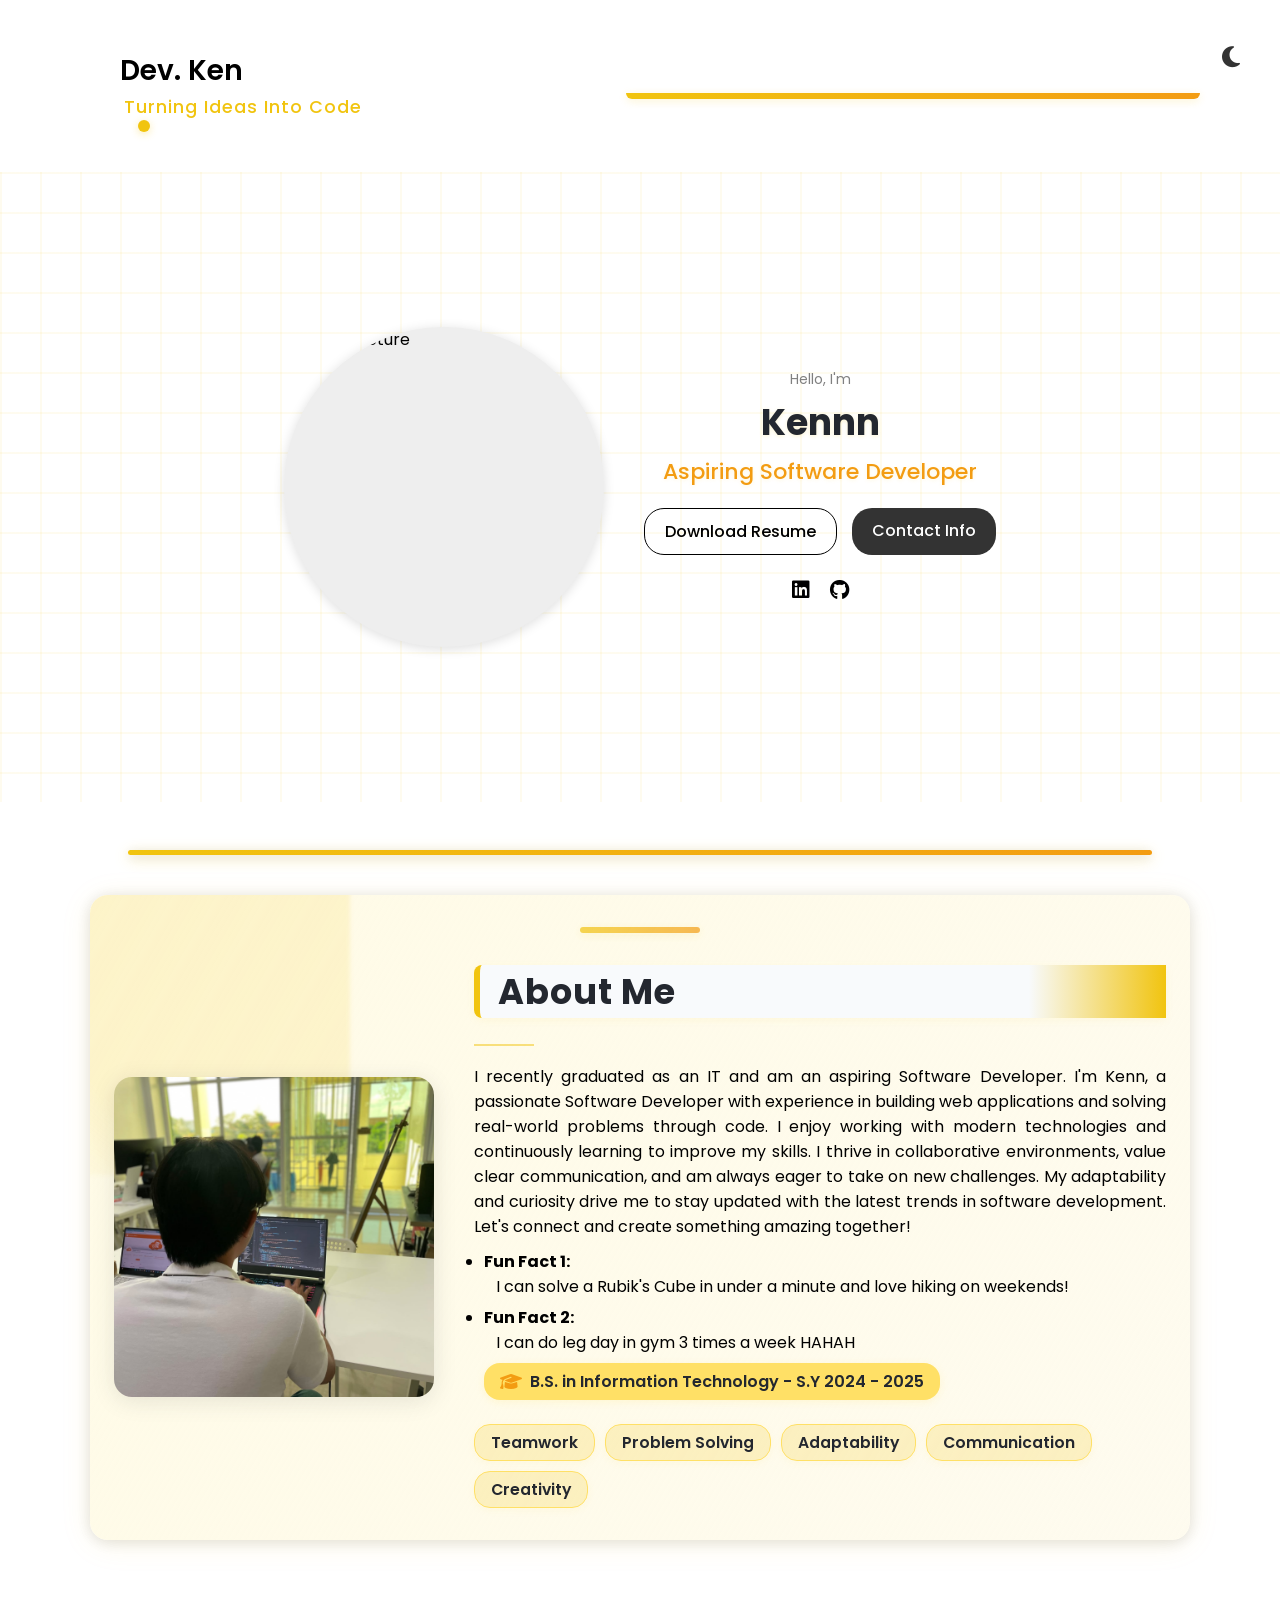
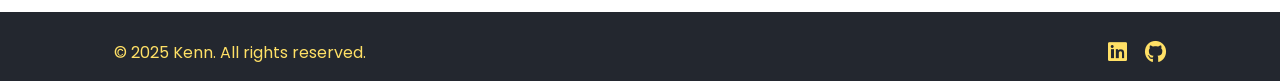
==== index.html @ 128c6540 "naulit ko" ====
<!DOCTYPE html>
<html lang="en">
<head>
  <meta charset="UTF-8" />
  <meta name="viewport" content="width=device-width, initial-scale=1.0"/>
  <title>Kenn - Software Developer</title>
  <link rel="stylesheet" href="style.css" />
  <link rel="stylesheet" href="https://cdnjs.cloudflare.com/ajax/libs/font-awesome/6.5.0/css/all.min.css">
  <link rel="icon" type="image/x-icon" href="Images/DSCF6945.gif">
  <script src="https://kit.fontawesome.com/a076d05399.js" crossorigin="anonymous"></script>

</head>
<body>
  <header>
    <div class="header-bg-pattern"></div>
    <div class="container header-flex">
      <div class="logo-toggle-row">
        <h1 class="logo">Dev. Ken</h1>
        <span class="header-tagline">Turning Ideas Into Code</span>
      </div>
      <div class="header-accents">
        <span class="header-dot dot1"></span>
      </div>
      <div class="toggle-col">
        <button id="night-mode-toggle" title="Toggle Night Mode" style="background:none;border:none;cursor:pointer;font-size:24px;margin-left:20px;">
          <i class="fas fa-moon"></i>
          <span class="tooltip">Night Mode</span>
        </button>
      </div>
    </div>
    <div class="header-gradient-bar"></div>
  </header>

  <section class="hero">
    <div class="hero-content">
      <img src="Images/Me/DSCF6945.gif" alt="Profile Picture" class="profile-pic" />
      <div class="intro responsive-intro">
        <p>Hello, I'm</p>
        <h2 class="animated-text">Kennn</h2>
        <h3>Aspiring Software Developer</h3>
        <div class="buttons">
          <a href="Resume/RESUME-Kenjim.pdf" class="btn-outline" target="_blank" rel="noopener">
            Download Resume
            <span class="tooltip">Download my resume</span>
          </a>
          <a href="#" class="btn-fill">
            Contact Info
            <span class="tooltip">Contact: 0928-4943-302<br>Email: kenjim.g12@gmail.com</span>
          </a>
        </div>
        <div class="social-icons">
          <a href="https://www.linkedin.com/in/kenjim-grande-87575435b">
            <i class="fab fa-linkedin"></i>
            <span class="tooltip">LinkedIn</span>
          </a>
          <a href="https://github.com/kenneennn">
            <i class="fab fa-github"></i>
            <span class="tooltip">GitHub</span>
          </a>
        </div>
      </div>
    </div>
  </section>
  
  <hr class="section-divider">

  <section class="about-section" style="position:relative;overflow:hidden;background:linear-gradient(120deg,#fffbe6 0%,#f1c40f11 100%);box-shadow:0 4px 32px #f1c40f18,0 2px 16px #0002;">
    <div class="about-bg-accent" style="position:absolute;top:-40px;left:-60px;width:320px;height:320px;background:radial-gradient(circle at 60% 40%,#f1c40f22 60%,transparent 100%);z-index:0;filter:blur(2px);"></div>
    <div class="about-gradient-bar" style="height:6px;width:120px;background:linear-gradient(90deg,#f1c40f 0%,#f39c12 100%);border-radius:6px;margin:0 auto 32px auto;box-shadow:0 2px 8px #f1c40f33;opacity:0.7;position:relative;z-index:1;"></div>
    <div class="about-flex" style="position:relative;z-index:1;">
      <img src="Images/Me/kenn.jpg" alt="About Me Photo" class="about-photo">
      <div class="about-content">
        <h2 class="about-title">About Me</h2>
        <hr style="border:0;border-top:2px solid #f1c40f;width:60px;margin:8px 0 18px 0;opacity:0.5;">
        <p style="text-align:justify;">
          I recently graduated as an IT and am an aspiring Software Developer. I'm Kenn, a passionate Software Developer with experience in building web applications and solving real-world problems through code. I enjoy working with modern technologies and continuously learning to improve my skills. I thrive in collaborative environments, value clear communication, and am always eager to take on new challenges. My adaptability and curiosity drive me to stay updated with the latest trends in software development. Let's connect and create something amazing together!
        </p>
        <ul class="about-list">
          <li><strong>Fun Fact 1:</strong><br><span class="about-fact">I can solve a Rubik's Cube in under a minute and love hiking on weekends!</span></li>
          <li><strong>Fun Fact 2:</strong><br><span class="about-fact">I can do leg day in gym 3 times a week HAHAH</span></li>
          <li class="about-degree">
            <span class="about-degree-span">
              <i class="fas fa-graduation-cap"></i>
              B.S. in Information Technology - S.Y 2024 - 2025
            </span>
          </li>
        </ul>
        <div class="about-badges">
          <span class="about-badge">Teamwork</span>
          <span class="about-badge">Problem Solving</span>
          <span class="about-badge">Adaptability</span>
          <span class="about-badge">Communication</span>
          <span class="about-badge">Creativity</span>
        </div>
      </div>
    </div>
  </section>
  <div class="gap" style="height: 32px;"></div>
  

  <footer class="footer-section">
    <div class="footer-flex">
      <p class="footer-text">&copy; 2025 Kenn. All rights reserved.</p>
      <div class="footer-social-icons">
        <a href="https://www.linkedin.com/in/kenjim-grande-87575435b" target="_blank" rel="noopener" title="LinkedIn"><i class="fab fa-linkedin"></i></a>
        <a href="https://github.com/kenneennn" target="_blank" rel="noopener" title="GitHub"><i class="fab fa-github"></i></a>
      </div>
    </div>
  </footer>

  <script>
    const toggleBtn = document.getElementById('night-mode-toggle');
    toggleBtn.addEventListener('click', function() {
      document.body.classList.toggle('night-mode');
      this.classList.toggle('active');
    });
  </script>

</body>
</html>
---- style.css ----
@import url('https://fonts.googleapis.com/css2?family=Poppins:wght@400;500;600;700&display=swap');

* {
  margin: 0;
  padding: 0;
  box-sizing: border-box;
  font-family: 'Poppins', sans-serif;
}

html, body {
  overflow-x: hidden;
}

html {
  scroll-behavior: smooth;
}

body {
  color: #000;
  opacity: 0;
  animation: bodyFadeIn 1.2s ease-out forwards;
}

@keyframes bodyFadeIn {
  to {
    opacity: 1;
  }
}

body.night-mode {
  background: #181a20;
  color: #f8f8f2;
  transition: background 0.3s, color 0.3s;
}

body > *:not(#loader-overlay) {
  position: relative;
  z-index: 1;
}

header {
  position: relative;
  padding: 30px 80px;
  display: flex;
  justify-content: space-between;
  align-items: center;
  margin-top: 20px;
}

.night-mode header {
  background-color: #23272f;
  border-bottom: 1.5px solid #f39c12;
  box-shadow: 0 2px 12px #0004;
}
    
.container {
  width: 100%;
  max-width: 1200px;
  margin: 0 auto;
  padding: 0 40px;
}

.night-mode .container {
  background: transparent;
}

.logo {
  font-size: 28px;
  font-weight: 600;
}

.header-tagline {
  display: block;
  font-size: 1.1rem;
  color: #f1c40f;
  font-weight: 500;
  margin-top: 2px;
  margin-left: 4px;
  letter-spacing: 1px;
  text-shadow: 0 1px 4px #fff8;
}
.night-mode .header-tagline {
  color: #ffe066;
  text-shadow: 0 1px 4px #23272f88;
}
.header-accents {
  display: flex;
  align-items: center;
  gap: 8px;
  margin-left: 18px;
}
.header-dot {
  width: 12px;
  height: 12px;
  border-radius: 50%;
  background: #f1c40f;
  box-shadow: 0 2px 8px #f1c40f55;
  animation: headerDotPulse 2.2s infinite alternate;
}
@keyframes headerDotPulse {
  0% { transform: scale(1); opacity: 1; }
  50% { transform: scale(1.25); opacity: 0.7; }
  100% { transform: scale(1); opacity: 1; }
}

.toggle-col {
  position: absolute;
  top: 20px;
  right: 40px;
  margin-right: 0;
}

#night-mode-toggle {
  margin-left: 0;
  margin-right: 0;
  color: #333;
  transition: color 0.2s;
}

#night-mode-toggle.active,
body.night-mode #night-mode-toggle {
  color: #ffe066;
}

.header-bg-pattern {
  position: absolute;
  top: 0; left: 0; right: 0; bottom: 0;
  background: url('https://www.transparenttextures.com/patterns/diamond-upholstery.png');
  opacity: 0.08;
  z-index: 0;
  pointer-events: none;
}
.header-gradient-bar {
  width: 100vw;
  height: 6px;
  background: linear-gradient(90deg, #f1c40f 0%, #f39c12 100%);
  border-radius: 0 0 12px 12px;
  margin-top: 10px;
  box-shadow: 0 2px 8px #f1c40f33;
}

.hero {
  min-height: 70vh;
  display: flex;
  flex-direction: column;
  justify-content: center;
  align-items: center;
  margin-top: 10px;
  text-align: left;
  background: linear-gradient(120deg, #e0e7ef 0%, #f8fafc 50%, #c9e7fa 100%);
  position: relative;
  overflow: hidden;
  background-image: repeating-linear-gradient(90deg, #f1c40f11 0 2px, transparent 2px 40px),
    repeating-linear-gradient(180deg, #f1c40f11 0 2px, transparent 2px 40px);
  background-size: 40px 40px;
}

.hero::before {
  content: '';
  position: absolute;
  top: 0; left: 0; right: 0; bottom: 0;
  background: url('https://www.transparenttextures.com/patterns/geometry2.png');
  opacity: 0.12;
  pointer-events: none;
  z-index: 0;
}

.night-mode .hero {
  background: linear-gradient(120deg, #23272f 0%, #343a40 100%);
  background-image: repeating-linear-gradient(90deg, #f39c1211 0 2px, transparent 2px 40px),
    repeating-linear-gradient(180deg, #f39c1211 0 2px, transparent 2px 40px);
  background-size: 40px 40px;
}
.night-mode .hero::before {
  opacity: 0.18;
}
.night-mode .profile-pic {
  background: #23272f;
  box-shadow: 0 2px 12px #0008;
}

.hero-content {
  position: relative;
  z-index: 1;
  display: flex;
  align-items: center;
  justify-content: center;
  gap: 40px;
  width: 100%;
  max-width: 1100px;
  margin: 0 auto;
  padding: 32px 16px;
}

.profile-pic {
  width: 320px;
  height: 320px;
  max-width: 40vw;
  max-height: 40vw;
  min-width: 120px;
  min-height: 120px;
  border-radius: 50%;
  object-fit: cover;
  background: #eee;
  box-shadow: 0 2px 12px #0002;
}

.night-mode .profile-pic {
  background: #23272f;
}

.intro {
  text-align: center;
}

.intro p {
  font-size: 14px;
  color: gray;
}

.intro h2 {
  font-size: 36px;
  font-weight: bold;
  margin: 5px 0;
  color: #23272f;
  text-shadow: 0 1px 4px #f1c40f33, 0 2px 8px #fff4;
}

.intro h3 {
  font-size: 22px;
  font-weight: 500;
  color: #f39c12;
  text-shadow: 0 1px 4px #f1c40f22, 0 2px 8px #fff2;
}

.night-mode .logo,
.night-mode .intro h2,
.night-mode .intro h3 {
  color: #ffe066;
  text-shadow: 0 1px 2px #0008;
}

.buttons {
  margin-top: 20px;
  display: flex;
  gap: 15px;
  justify-content: center;
}

.btn-outline,
.btn-fill {
  padding: 10px 20px;
  border-radius: 20px;
  text-decoration: none;
  font-weight: 500;
}

.btn-outline {
  border: 1.5px solid #000;
  background: transparent;
  color: #000;
}

.btn-fill {
  background: #333;
  color: #fff;
  border: none;
}

.night-mode .btn-outline {
  border-color: #ffe066;
  color: #ffe066;
  background: #23272f;
}
.night-mode .btn-outline:hover {
  background: #f1c40f22;
  color: #23272f;
}
.night-mode .btn-fill {
  background: linear-gradient(90deg, #f39c12 60%, #ffe066 100%);
  color: #23272f;
  box-shadow: 0 2px 8px #f39c1233;
}
.night-mode .btn-fill:hover {
  background: linear-gradient(90deg, #ffe066 60%, #f39c12 100%);
  color: #23272f;
}

.social-icons {
  margin-top: 20px;
  display: flex;
  gap: 20px;
  justify-content: center;
}

.social-icons a {
  color: #000;
  font-size: 20px;
}

.night-mode .social-icons a {
  color: #ffe066;
  text-shadow: 0 1px 2px #0008;
}

/* Smooth bounce animation */
@keyframes bounce {
  0%, 100% {
    transform: translateY(0);
    animation-timing-function: ease-in-out;
  }
  20% {
    transform: translateY(-8px);
    animation-timing-function: ease-in-out;
  }
  40% {
    transform: translateY(-16px);
    animation-timing-function: ease-in-out;
  }
  60% {
    transform: translateY(-8px);
    animation-timing-function: ease-in-out;
  }
  80% {
    transform: translateY(-4px);
    animation-timing-function: ease-in-out;
  }
}

.animated-text {
  opacity: 1 !important;
  animation: bounce 1.5s infinite;
}

/* Tooltip Styles */
.buttons a, .social-icons a {
  position: relative;
}

.tooltip {
  visibility: hidden;
  opacity: 0;
  background: #23272f;
  color: #fff;
  text-align: center;
  border-radius: 6px;
  padding: 6px 12px;
  position: absolute;
  left: 50%;
  bottom: 120%;
  transform: translateX(-50%) translateY(10px);
  white-space: nowrap;
  z-index: 10;
  font-size: 13px;
  pointer-events: none;
  transition: opacity 0.3s cubic-bezier(.4,2,.6,1), transform 0.3s cubic-bezier(.4,2,.6,1);
  box-shadow: 0 2px 8px rgba(0,0,0,0.15);
}

.buttons a:hover .tooltip,
.social-icons a:hover .tooltip {
  visibility: visible;
  opacity: 1;
  transform: translateX(-50%) translateY(0);
}

.night-mode .tooltip {
  background: #f1c40f;
  color: #23272f;
  box-shadow: 0 2px 8px #0006;
}

/* About Section Styles */
.about-section {
  max-width: 1100px;
  width: 100%;
  min-height: 350px;
  margin: 40px auto 0 auto;
  padding: 32px 24px;
  border-radius: 18px;
  box-shadow: 0 2px 16px rgba(0,0,0,0.04);
  position: relative;
  overflow: hidden;
    background: #fff;
  box-shadow: 0 4px 32px #f1c40f18, 0 2px 16px #0002;
}
.night-mode .about-section {
  background: #fff;
  color: #23272f;
  box-shadow: 0 4px 32px #000a, 0 2px 16px #23272f88;
  border: 1.5px solid #f39c12;
}
.about-bg-accent {
  position: absolute;
  top: -40px;
  left: -60px;
  width: 320px;
  height: 320px;
  background: radial-gradient(circle at 60% 40%,#f1c40f22 60%,transparent 100%);
  z-index: 0;
  filter: blur(2px);
}
.about-gradient-bar {
  height: 6px;
  width: 120px;
  background: linear-gradient(90deg,#f1c40f 0%,#f39c12 100%);
  border-radius: 6px;
  margin: 0 auto 32px auto;
  box-shadow: 0 2px 8px #f1c40f33;
  opacity: 0.7;
  position: relative;
  z-index: 1;
}
.about-flex {
  position: relative;
  z-index: 1;
  display: flex;
  align-items: center;
  gap: 40px;
  justify-content: flex-start;
}

.about-title {
  font-size: 2.2rem;
  font-weight: 700;
  color: #23272f;
  margin-bottom: 18px;
  letter-spacing: 1px;
  border-left: 6px solid #f1c40f;
  padding-left: 18px;
  background: linear-gradient(90deg, #f8fafc 80%, #f1c40f 100%);
  border-radius: 8px 0 0 8px;
  display: inline-block;
  box-shadow: 0 2px 8px rgba(241,196,15,0.08);
  width: 100%;
}
.night-mode .about-title {
  color: #ffe066;
  background: linear-gradient(90deg, #23272f 80%, #f39c12 100%);
  border-left: 6px solid #f39c12;
}

.about-photo {
  width: 320px;
  height: 320px;
  object-fit: cover;
  border-radius: 18px;
  box-shadow: 0 4px 24px rgba(0,0,0,0.10);
  flex-shrink: 0;
}

.about-content {
  flex: 1;
  display: flex;
  flex-direction: column;
  justify-content: center;
  align-items: flex-start;
}

.about-list {
  margin: 10px 0 0 0;
  padding: 0 0 0 10px;
}
.about-list li {
  margin-bottom: 6px;
  text-align: left;
}
.about-fact {
  margin-left: 12px;
  display: inline-block;
}
.about-degree {
  margin-top: 8px;
  list-style: none;
}
.about-degree-span {
  display: inline-flex;
  align-items: center;
  gap: 8px;
  background: #ffe066;
  color: #23272f;
  padding: 6px 16px;
  border-radius: 16px;
  font-weight: 600;
  font-size: 1rem;
  box-shadow: 0 2px 8px #ffe06633;
}
.about-degree-span i {
  color: #f39c12;
  font-size: 1.1em;
}
.night-mode .about-degree-span {
  background: #23272f;
  color: #ffe066;
  box-shadow: 0 2px 8px #23272f88;
  border: 1px solid #f39c12;
}
.night-mode .about-degree-span i {
  color: #ffe066;
}
.about-badges {
  margin-top: 18px;
  display: flex;
  flex-wrap: wrap;
  gap: 10px;
}
.about-badge {
  background: #f1c40f33;
  color: #23272f;
  padding: 6px 16px;
  border-radius: 16px;
  font-weight: 600;
  font-size: 0.98rem;
  box-shadow: 0 2px 8px #f1c40f11;
  border: 1px solid #ffe066;
  transition: background 0.2s, color 0.2s, border 0.2s;
}
.night-mode .about-badge {
  background: #23272f;
  color: #ffe066;
  border: 1px solid #f39c12;
  box-shadow: 0 2px 8px #23272f88;
}

footer.footer-section {
  background: #23272f;
  color: #ffe066;
  padding: 24px 0 12px 0;
  text-align: center;
  width: 100vw;
  margin-top: 40px;
}
.footer-flex {
  display: flex;
  justify-content: space-between;
  align-items: center;
  max-width: 1100px;
  margin: 0 auto;
  padding: 0 24px;
}
.footer-text {
  font-size: 1rem;
  color: #ffe066;
}
.footer-social-icons {
  display: flex;
  gap: 18px;
}
.footer-social-icons a {
  color: #ffe066;
  font-size: 22px;
  transition: color 0.2s;
}
.footer-social-icons a:hover {
  color: #f1c40f;
}

.section-divider {
  border: none;
  height: 5px;
  width: 80%;
  margin: 48px auto 32px auto;
  border-radius: 8px;
  background: linear-gradient(90deg, #f1c40f 0%, #f39c12 100%);
  box-shadow: 0 4px 16px #f1c40f55, 0 2px 12px #0002;
  opacity: 1;
}

@media (max-width: 900px) {
  .about-flex {
    flex-direction: column;
    align-items: center;
    gap: 24px;
  }
  .about-photo {
    width: 180px;
    height: 180px;
    margin-right: 0;
    margin-bottom: 0;
  }
  .about-content {
    align-items: center;
    text-align: center;
  }
  .profile-pic {
    width: 320px;
    height: 320px;
  }
  .hero-content {
    flex-direction: column;
    align-items: center;
    gap: 24px;
    padding: 24px 8px;
  }
  .profile-pic {
    width: 180px;
    height: 180px;
    max-width: 60vw;
    max-height: 60vw;
  }
  .intro.responsive-intro {
    align-items: center;
    text-align: center;
    width: 100%;
  }
  .buttons, .social-icons {
    justify-content: center;
  }
}
@media (max-width: 600px) {
  header {
    padding: 16px 8vw 12px 8vw;
    flex-direction: column;
    align-items: flex-start;
    margin-top: 8px;
    min-width: 0;
    width: 100vw;
    box-sizing: border-box;
  }
  .header-flex {
    flex-direction: column;
    align-items: flex-start;
    gap: 8px;
    width: 100vw;
    padding: 0;
  }
  .logo-toggle-row {
    display: flex;
    flex-direction: row;
    align-items: center;
    gap: 10px;
    width: 100vw;
    justify-content: flex-start;
  }
  .logo {
    font-size: 1.2rem;
    padding: 0;
    margin: 0;
  }
  .header-tagline {
    font-size: 0.6rem;
    margin-left: 8px;
    padding: 0;
    white-space: normal;
  }
  .header-accents {
    margin-left: 0;
    gap: 4px;
    margin-top: 4px;
  }
  .header-dot {
    width: 9px;
    height: 9px;
  }
  .toggle-col {
    position: absolute;
    right: 16px;
    top: 16px;
    margin: 0;
  }
  #night-mode-toggle {
    font-size: 20px;
    margin: 0;
  }
  .header-gradient-bar {
    height: 4px;
    margin-top: 6px;
    border-radius: 0 0 8px 8px;
  }
  .profile-pic {
    width: 180px;
    height: 180px;
  }
  .hero-content {
    flex-direction: column;
    align-items: center;
    gap: 16px;
    padding: 16px 4px;
  }
  .profile-pic {
    width: 120px;
    height: 120px;
    max-width: 80vw;
    max-height: 80vw;
  }
  .intro.responsive-intro h2 {
    font-size: 1.3rem;
  }
  .intro.responsive-intro h3 {
    font-size: 1rem;
  }
  .buttons {
    flex-direction: column;
    gap: 8px;
    width: 100%;
    align-items: center;
  }
  .social-icons {
    gap: 12px;
    width: 100%;
    justify-content: center;
  }
}
@media (max-width: 430px) {
  .profile-pic {
    width: 120px;
    height: 120px;
  }
}
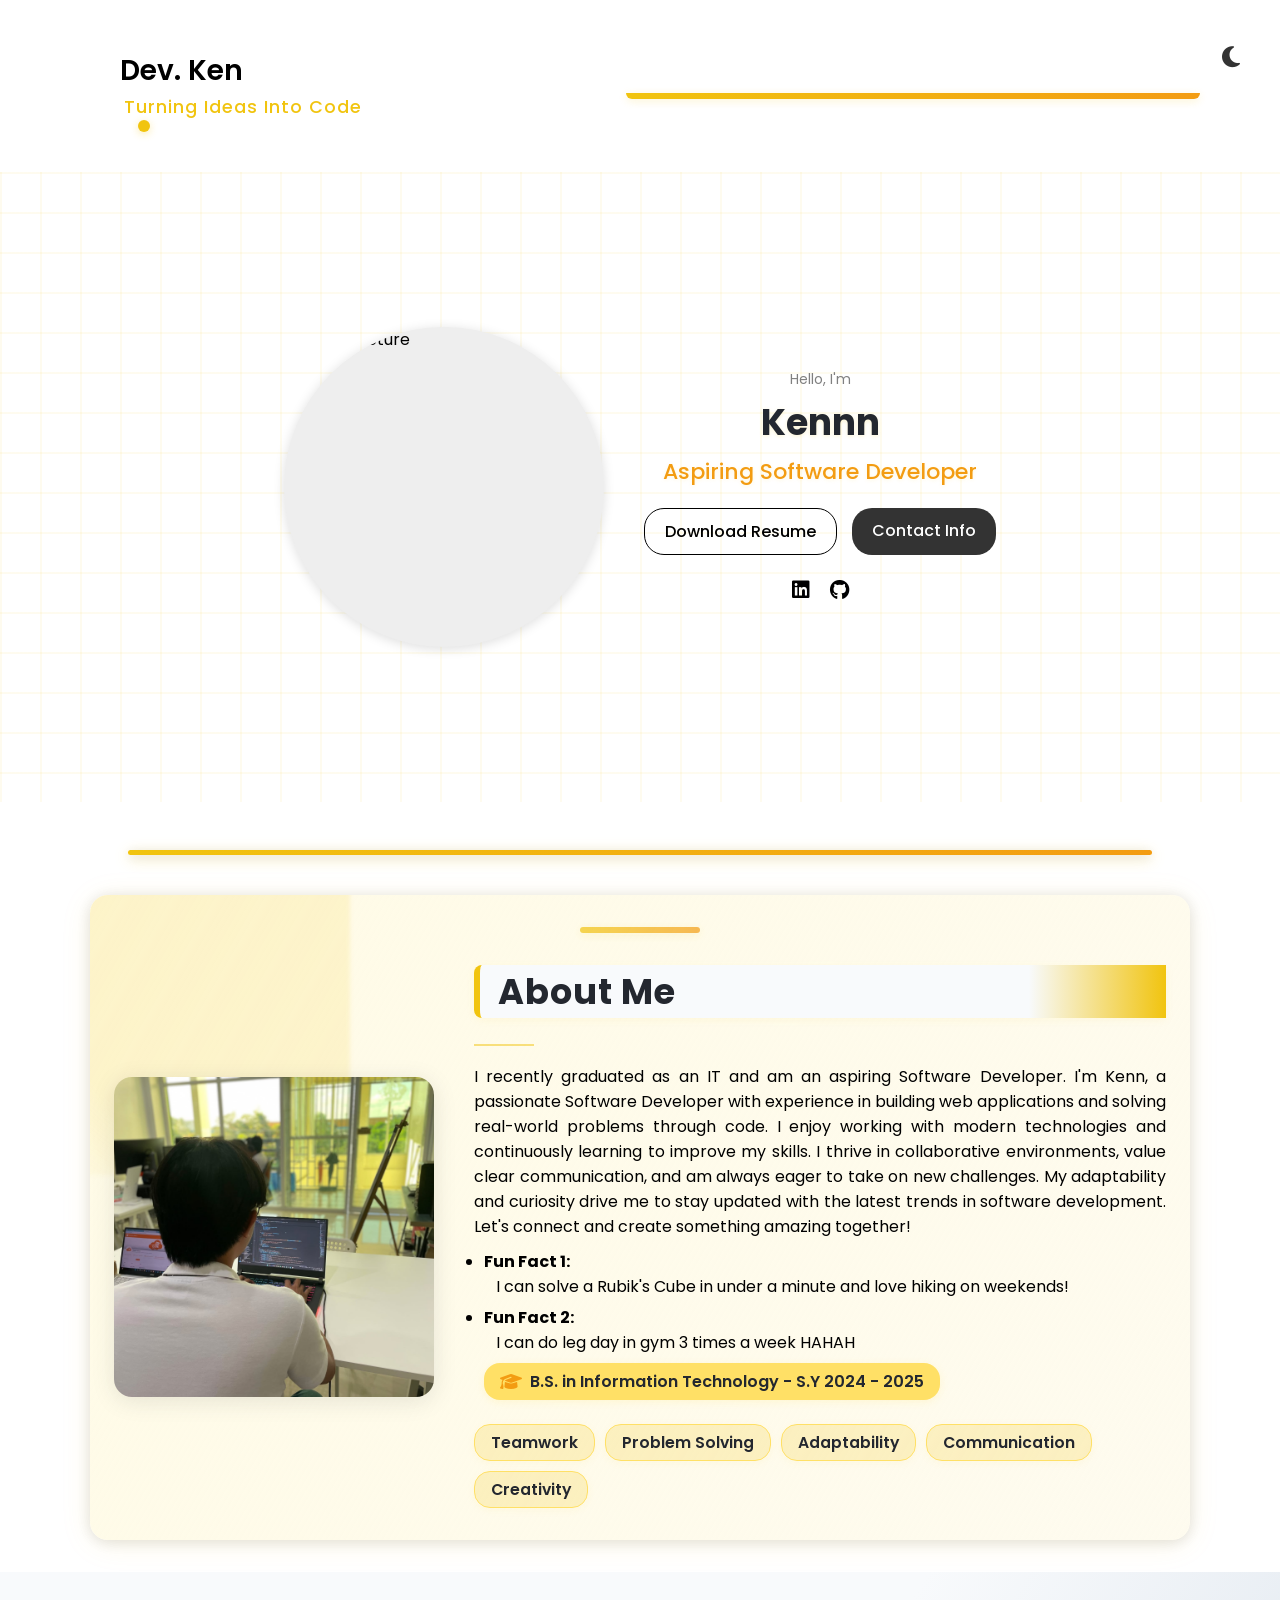
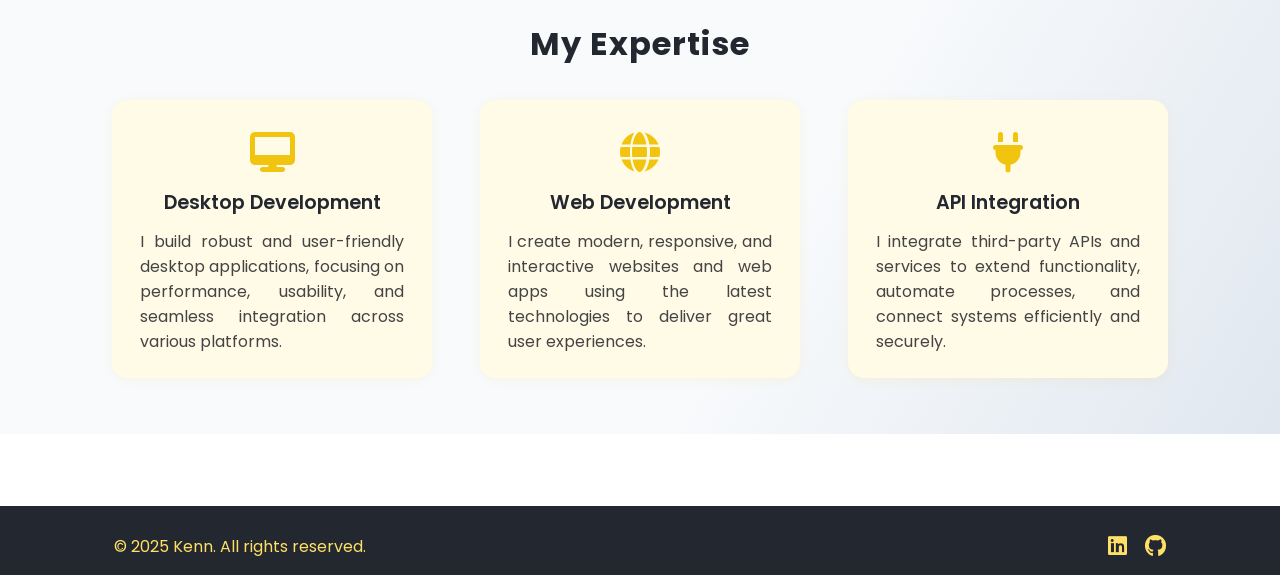
==== commit bcfabed5: "Refactor code structure for improved readability and maintainability" ====
--- a/index.html
+++ b/index.html
@@ -39,7 +39,7 @@
         <h2 class="animated-text">Kennn</h2>
         <h3>Aspiring Software Developer</h3>
         <div class="buttons">
-          <a href="Resume/RESUME-Kenjim.pdf" class="btn-outline" target="_blank" rel="noopener">
+          <a href="Resume\KENJIMGRANDE-RESUME.pdf" class="btn-outline" target="_blank" rel="noopener">
             Download Resume
             <span class="tooltip">Download my resume</span>
           </a>
@@ -96,6 +96,30 @@
     </div>
   </section>
   <div class="gap" style="height: 32px;"></div>
+
+  <section class="expertise-section">
+    <div class="container">
+      <h2 class="expertise-title">My Expertise</h2>
+      <div class="expertise-list">
+        <div class="expertise-item">
+          <i class="fas fa-desktop expertise-icon"></i>
+          <h3>Desktop Development</h3>
+          <p class="expertise-desc">I build robust and user-friendly desktop applications, focusing on performance, usability, and seamless integration across various platforms.</p>
+        </div>
+        <div class="expertise-item">
+          <i class="fas fa-globe expertise-icon"></i>
+          <h3>Web Development</h3>
+          <p class="expertise-desc">I create modern, responsive, and interactive websites and web apps using the latest technologies to deliver great user experiences.</p>
+        </div>
+        <div class="expertise-item">
+          <i class="fas fa-plug expertise-icon"></i>
+          <h3>API Integration</h3>
+          <p class="expertise-desc">I integrate third-party APIs and services to extend functionality, automate processes, and connect systems efficiently and securely.</p>
+        </div>
+      </div>
+    </div>
+  </section>
+  <div class="gap" style="height: 32px;"></div>
   
 
   <footer class="footer-section">
--- a/style.css
+++ b/style.css
@@ -566,6 +566,82 @@
   opacity: 1;
 }
 
+.expertise-section {
+  width: 100%;
+  background: linear-gradient(120deg, #f8fafc 60%, #e0e7ef 100%);
+  padding: 48px 0 32px 0;
+  margin: 0 auto 0 auto;
+}
+.night-mode .expertise-section {
+  background: linear-gradient(120deg, #23272f 60%, #343a40 100%);
+}
+.expertise-title {
+  text-align: center;
+  font-size: 2rem;
+  font-weight: 700;
+  color: #23272f;
+  margin-bottom: 32px;
+  letter-spacing: 1px;
+}
+.night-mode .expertise-title {
+  color: #ffe066;
+}
+.expertise-list {
+  display: flex;
+  justify-content: center;
+  gap: 48px;
+  flex-wrap: wrap;
+}
+.expertise-item {
+  background: #fffbe6;
+  border-radius: 16px;
+  box-shadow: 0 2px 12px #f1c40f18;
+  padding: 32px 28px 24px 28px;
+  min-width: 220px;
+  max-width: 320px;
+  text-align: center;
+  transition: transform 0.2s, box-shadow 0.2s;
+  margin-bottom: 24px;
+}
+.expertise-item:hover {
+  transform: translateY(-8px) scale(1.03);
+  box-shadow: 0 6px 24px #f1c40f33;
+}
+.night-mode .expertise-item {
+  background: #23272f;
+  box-shadow: 0 2px 12px #0008;
+}
+.expertise-icon {
+  font-size: 2.5rem;
+  color: #f1c40f;
+  margin-bottom: 16px;
+}
+.expertise-item h3 {
+  font-size: 1.2rem;
+  font-weight: 600;
+  color: #23272f;
+  margin: 0;
+}
+.night-mode .expertise-item h3 {
+  color: #ffe066;
+}
+.expertise-desc {
+  text-align: justify;
+  font-size: 1rem;
+  color: #444;
+  margin-top: 12px;
+  margin-bottom: 0;
+}
+.night-mode .expertise-desc {
+  color: #ffe066;
+}
+@media (max-width: 600px) {
+  .expertise-desc {
+    text-align: justify;
+    font-size: 0.98rem;
+    padding: 0 2px;
+  }
+}
 @media (max-width: 900px) {
   .about-flex {
     flex-direction: column;
@@ -605,6 +681,13 @@
   }
   .buttons, .social-icons {
     justify-content: center;
+  }
+  .expertise-list {
+    gap: 24px;
+  }
+  .expertise-item {
+    min-width: 160px;
+    padding: 24px 12px 18px 12px;
   }
 }
 @media (max-width: 600px) {
@@ -700,6 +783,17 @@
     width: 100%;
     justify-content: center;
   }
+  .expertise-list {
+    flex-direction: column;
+    align-items: center;
+    gap: 16px;
+  }
+  .expertise-item {
+    width: 90%;
+    min-width: unset;
+    max-width: unset;
+    padding: 18px 8px 14px 8px;
+  }
 }
 @media (max-width: 430px) {
   .profile-pic {
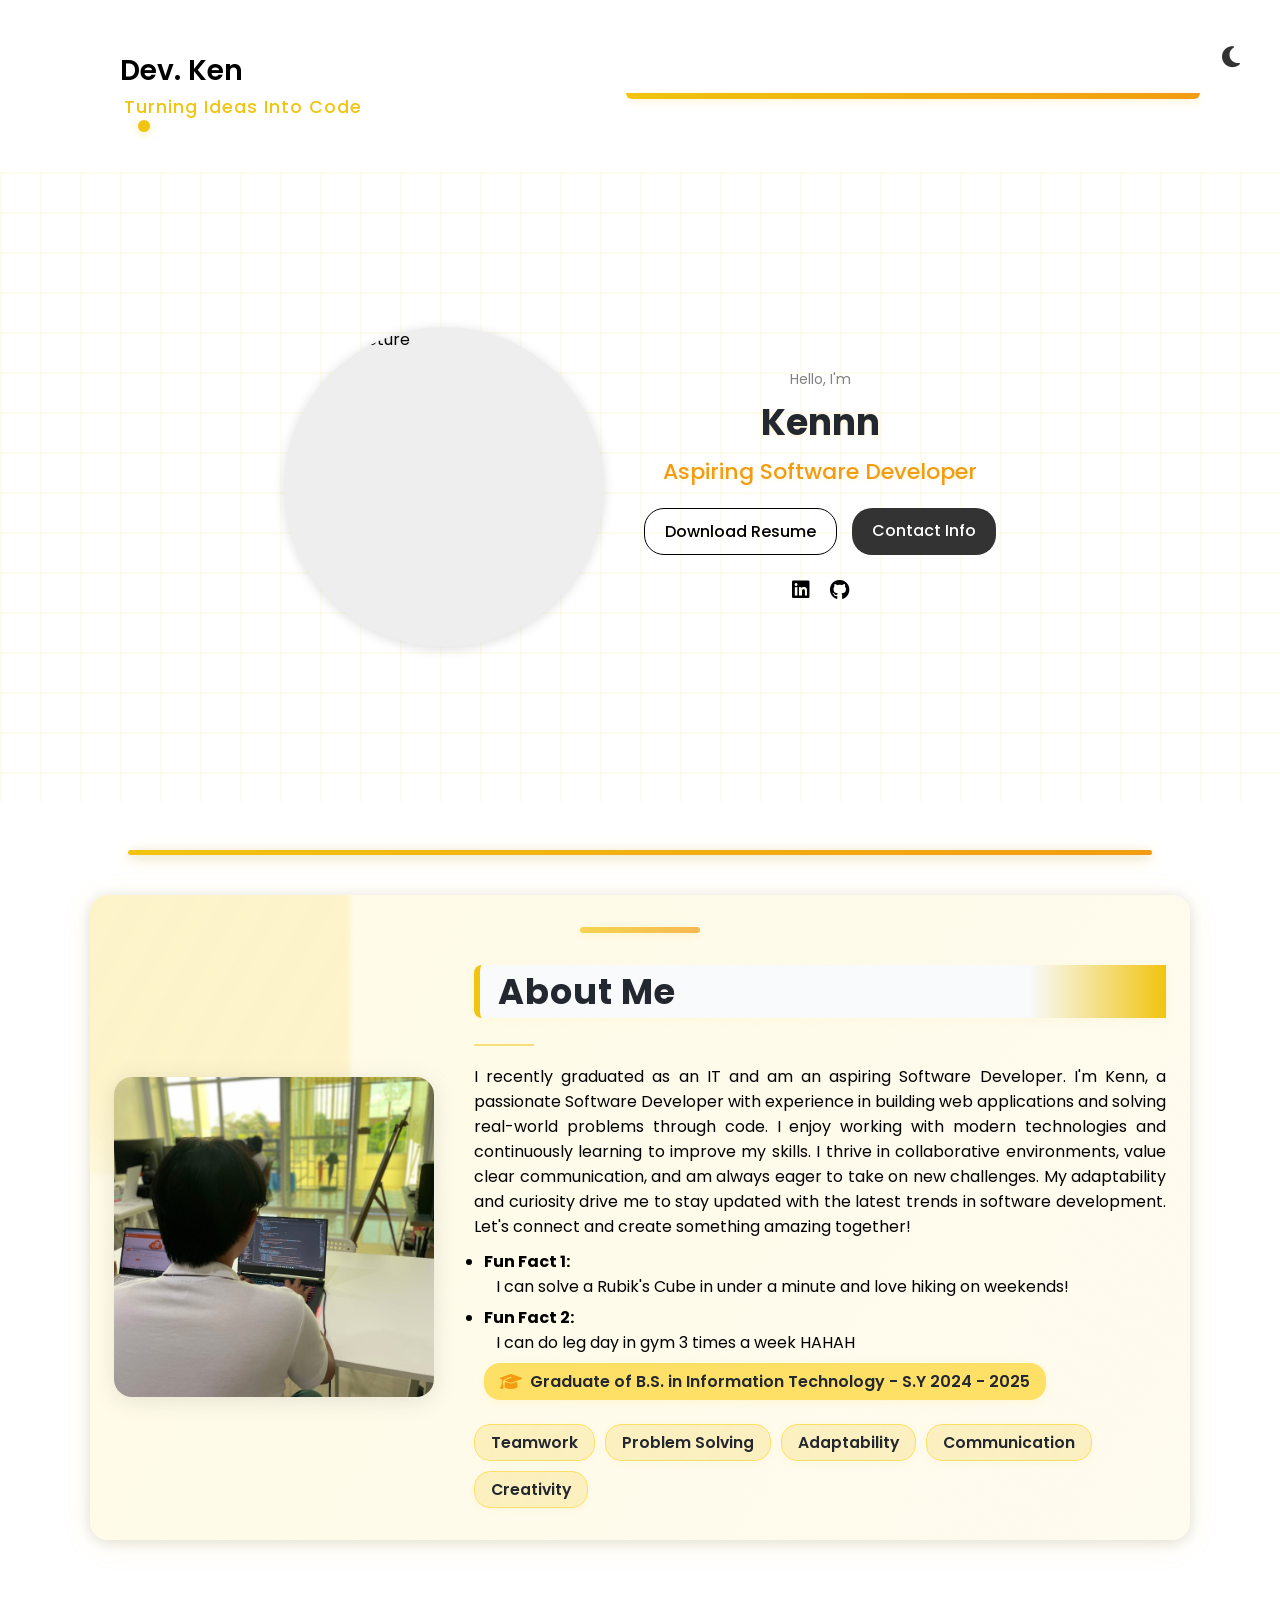
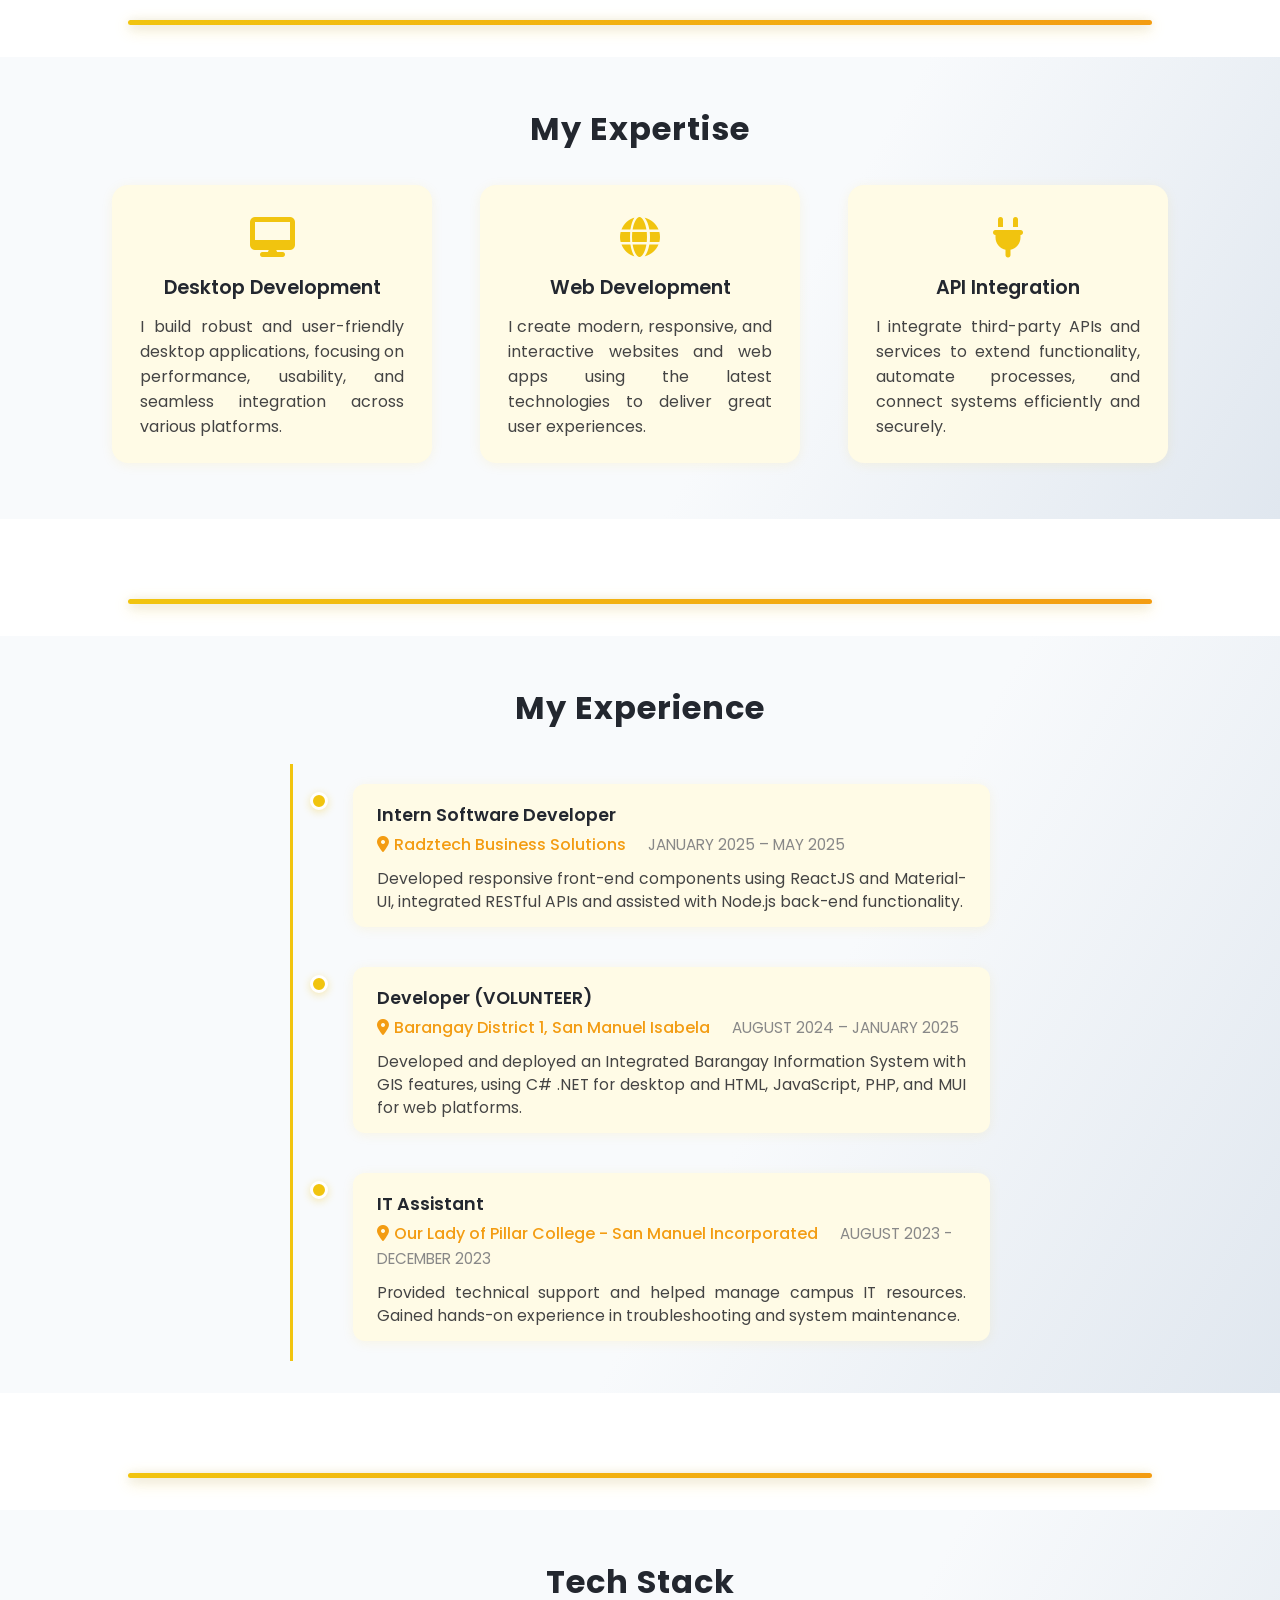
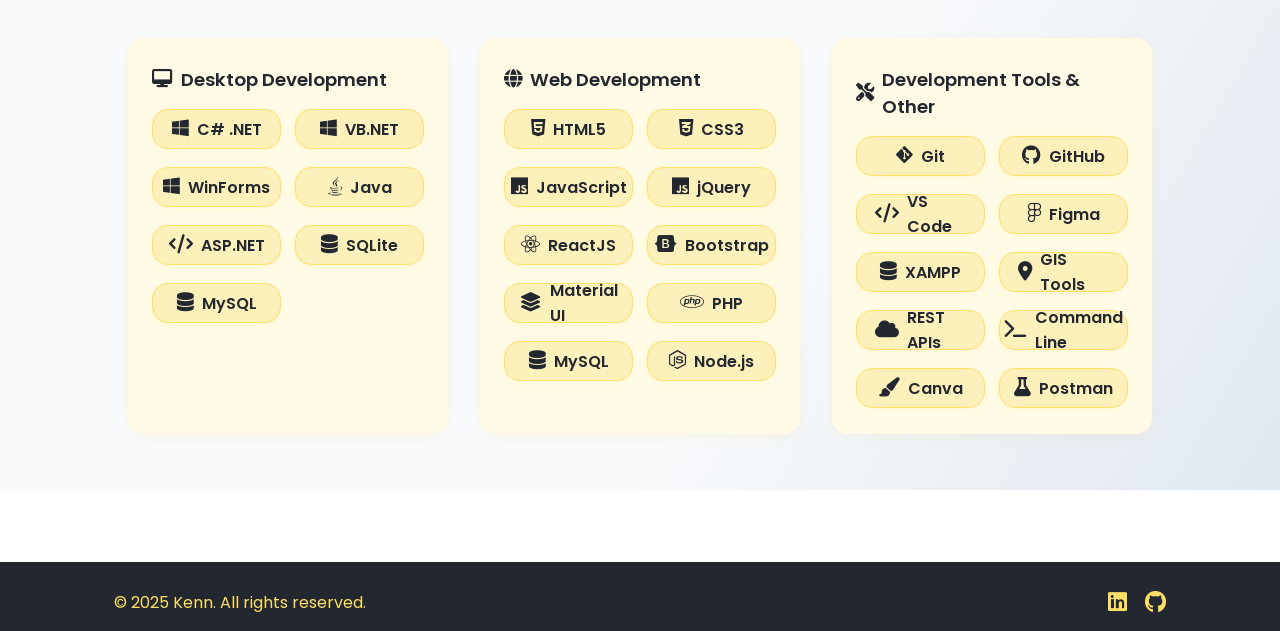
==== commit 21a1c676: "Newly Updated" ====
--- a/index.html
+++ b/index.html
@@ -81,7 +81,7 @@
           <li class="about-degree">
             <span class="about-degree-span">
               <i class="fas fa-graduation-cap"></i>
-              B.S. in Information Technology - S.Y 2024 - 2025
+              Graduate of B.S. in Information Technology - S.Y 2024 - 2025
             </span>
           </li>
         </ul>
@@ -95,7 +95,9 @@
       </div>
     </div>
   </section>
-  <div class="gap" style="height: 32px;"></div>
+  
+  <div class="gap" style="height: 32px;"></div>
+  <hr class="section-divider">
 
   <section class="expertise-section">
     <div class="container">
@@ -119,9 +121,107 @@
       </div>
     </div>
   </section>
-  <div class="gap" style="height: 32px;"></div>
-  
-
+
+  <div class="gap" style="height: 32px;"></div>
+    <hr class="section-divider">
+
+  <section class="experience-section">
+    <div class="container">
+      <h2 class="experience-title">My Experience</h2>
+      <div class="timeline">
+        <div class="timeline-item">
+          <div class="timeline-dot"></div>
+          <div class="timeline-content">
+            <h3 class="timeline-role">Intern Software Developer</h3>
+            <span class="timeline-company"><i class="fas fa-map-marker-alt" style="margin-right:5px;color:#f39c12;"></i>Radztech Business Solutions</span>
+            <span class="timeline-date">JANUARY 2025 – MAY 2025</span>
+            <p>Developed responsive front-end components using ReactJS and
+            Material-UI,  integrated RESTful APIs and assisted with Node.js back-end
+            functionality.
+            </p>
+          </div>
+        </div>
+        <div class="timeline-item">
+          <div class="timeline-dot"></div>
+          <div class="timeline-content">
+            <h3 class="timeline-role">Developer (VOLUNTEER)</h3>
+            <span class="timeline-company"><i class="fas fa-map-marker-alt" style="margin-right:5px;color:#f39c12;"></i>Barangay District 1, San Manuel Isabela</span>
+            <span class="timeline-date">AUGUST 2024 – JANUARY 2025</span>
+            <p>Developed and deployed an Integrated Barangay Information System
+            with GIS features, using C# .NET for desktop and HTML, JavaScript,
+            PHP, and MUI for web platforms.
+            </p>
+          </div>
+        </div>
+        <div class="timeline-item">
+          <div class="timeline-dot"></div>
+          <div class="timeline-content">
+            <h3 class="timeline-role">IT Assistant</h3>
+            <span class="timeline-company"><i class="fas fa-map-marker-alt" style="margin-right:5px;color:#f39c12;"></i>Our Lady of Pillar College - San Manuel Incorporated</span>
+            <span class="timeline-date">AUGUST 2023 - DECEMBER 2023</span>
+            <p>Provided technical support and helped manage campus IT resources.
+            Gained hands-on experience in troubleshooting and system
+            maintenance.</p>
+          </div>
+        </div>
+      </div>
+    </div>
+  </section>
+
+  <div class="gap" style="height: 32px;"></div>
+  <hr class="section-divider">
+  
+  <section class="techstack-section">
+    <div class="container">
+      <h2 class="techstack-title">Tech Stack</h2>
+      <div class="techstack-categories">
+        <div class="techstack-category">
+          <h3><i class="fas fa-desktop"></i> Desktop Development</h3>
+          <div class="techstack-list">
+            <span class="techstack-badge"><i class="fab fa-windows"></i> C# .NET</span>
+            <span class="techstack-badge"><i class="fab fa-windows"></i> VB.NET</span>
+            <span class="techstack-badge"><i class="fab fa-windows"></i> WinForms</span>
+            <span class="techstack-badge"><i class="fab fa-java"></i> Java</span>
+            <span class="techstack-badge"><i class="fas fa-code"></i> ASP.NET</span>
+            <span class="techstack-badge"><i class="fas fa-database"></i> SQLite</span>
+            <span class="techstack-badge"><i class="fas fa-database"></i> MySQL</span>
+          </div>
+        </div>
+        <div class="techstack-category">
+          <h3><i class="fas fa-globe"></i> Web Development</h3>
+          <div class="techstack-list">
+            <span class="techstack-badge"><i class="fab fa-html5"></i> HTML5</span>
+            <span class="techstack-badge"><i class="fab fa-css3-alt"></i> CSS3</span>
+            <span class="techstack-badge"><i class="fab fa-js"></i> JavaScript</span>
+            <span class="techstack-badge"><i class="fab fa-js"></i> jQuery</span>
+            <span class="techstack-badge"><i class="fab fa-react"></i> ReactJS</span>
+            <span class="techstack-badge"><i class="fab fa-bootstrap"></i> Bootstrap</span>
+            <span class="techstack-badge"><i class="fas fa-layer-group"></i> Material UI</span>
+            <span class="techstack-badge"><i class="fab fa-php"></i> PHP</span>
+            <span class="techstack-badge"><i class="fas fa-database"></i> MySQL</span>
+            <span class="techstack-badge"><i class="fab fa-node-js"></i> Node.js</span>
+          </div>
+        </div>
+        <div class="techstack-category">
+          <h3><i class="fas fa-tools"></i> Development Tools & Other</h3>
+          <div class="techstack-list">
+            <span class="techstack-badge"><i class="fab fa-git-alt"></i> Git</span>
+            <span class="techstack-badge"><i class="fab fa-github"></i> GitHub</span>
+            <span class="techstack-badge"><i class="fas fa-code"></i> VS Code</span>
+            <span class="techstack-badge"><i class="fab fa-figma"></i> Figma</span>
+            <span class="techstack-badge"><i class="fas fa-database"></i> XAMPP</span>
+            <span class="techstack-badge"><i class="fas fa-map-marker-alt"></i> GIS Tools</span>
+            <span class="techstack-badge"><i class="fas fa-cloud"></i> REST APIs</span>
+            <span class="techstack-badge"><i class="fas fa-terminal"></i> Command Line</span>
+            <span class="techstack-badge"><i class="fas fa-paint-brush"></i> Canva</span>
+            <span class="techstack-badge"><i class="fas fa-flask"></i> Postman</span>
+          </div>
+        </div>
+      </div>
+    </div>
+  </section>
+  <div class="gap" style="height: 32px;"></div>
+  
   <footer class="footer-section">
     <div class="footer-flex">
       <p class="footer-text">&copy; 2025 Kenn. All rights reserved.</p>
--- a/style.css
+++ b/style.css
@@ -800,4 +800,281 @@
     width: 120px;
     height: 120px;
   }
+}
+
+/* Experience Section Styles */
+.experience-section {
+  width: 100%;
+  background: linear-gradient(120deg, #f8fafc 60%, #e0e7ef 100%);
+  padding: 48px 0 32px 0;
+  margin: 0 auto 0 auto;
+}
+.night-mode .experience-section {
+  background: linear-gradient(120deg, #23272f 60%, #343a40 100%);
+}
+.experience-title {
+  text-align: center;
+  font-size: 2rem;
+  font-weight: 700;
+  color: #23272f;
+  margin-bottom: 32px;
+  letter-spacing: 1px;
+}
+.night-mode .experience-title {
+  color: #ffe066;
+}
+.timeline {
+  position: relative;
+  margin: 0 auto;
+  padding: 20px 0 20px 30px;
+  max-width: 700px;
+  border-left: 3px solid #f1c40f;
+}
+.timeline-item {
+  position: relative;
+  margin-bottom: 40px;
+  padding-left: 30px;
+}
+.timeline-item:last-child {
+  margin-bottom: 0;
+}
+.timeline-dot {
+  position: absolute;
+  left: -13px;
+  top: 8px;
+  width: 18px;
+  height: 18px;
+  background: #f1c40f;
+  border-radius: 50%;
+  border: 3px solid #fff;
+  box-shadow: 0 2px 8px #f1c40f55;
+  z-index: 2;
+}
+.night-mode .timeline-dot {
+  background: #ffe066;
+  border: 3px solid #23272f;
+}
+.timeline-content {
+  background: #fffbe6;
+  border-radius: 12px;
+  box-shadow: 0 2px 12px #f1c40f18;
+  padding: 18px 24px 14px 24px;
+  position: relative;
+  z-index: 1;
+}
+.night-mode .timeline-content {
+  background: #23272f;
+  color: #ffe066;
+  box-shadow: 0 2px 12px #0008;
+}
+.timeline-role {
+  font-size: 1.1rem;
+  font-weight: 600;
+  margin: 0 0 4px 0;
+  color: #23272f;
+}
+.night-mode .timeline-role {
+  color: #ffe066;
+}
+.timeline-company {
+  font-size: 1rem;
+  color: #f39c12;
+  font-weight: 500;
+  margin-right: 10px;
+}
+.timeline-date {
+  font-size: 0.95rem;
+  color: #888;
+  margin-left: 8px;
+}
+.night-mode .timeline-date {
+  color: #ffe066bb;
+}
+.timeline-content p {
+  margin: 10px 0 0 0;
+  font-size: 0.98rem;
+  color: #444;
+  text-align: justify;
+}
+.night-mode .timeline-content p {
+  color: #ffe066;
+}
+@media (max-width: 700px) {
+  .timeline-role {
+    font-size: 1rem;
+  }
+  .timeline-company {
+    font-size: 0.95rem;
+    display: block;
+    margin: 4px 0 0 0;
+  }
+  .timeline-date {
+    font-size: 0.9rem;
+    display: block;
+    margin: 2px 0 0 0;
+  }
+}
+@media (max-width: 500px) {
+  .timeline-role {
+    font-size: 0.95rem;
+    word-break: break-word;
+  }
+  .timeline-company {
+    font-size: 0.9rem;
+    word-break: break-word;
+    margin: 2px 0 0 0;
+  }
+  .timeline-date {
+    font-size: 0.85rem;
+    margin: 2px 0 0 0;
+  }
+}
+@media (max-width: 700px) {
+  .timeline {
+    padding-left: 18px;
+    max-width: 98vw;
+  }
+  .timeline-content {
+    padding: 14px 10px 10px 14px;
+  }
+}
+@media (max-width: 600px) {
+  .experience-title {
+    font-size: 2rem;
+  }
+  .timeline-content {
+    font-size: 0.98rem;
+    padding: 10px 6px 8px 10px;
+  }
+  .timeline-dot {
+    width: 13px;
+    height: 13px;
+    left: -9px;
+    top: 7px;
+  }
+}
+
+/* Tech Stack Section Styles */
+.techstack-section {
+  width: 100%;
+  background: linear-gradient(120deg, #f8fafc 60%, #e0e7ef 100%);
+  padding: 48px 0 32px 0;
+  margin: 0 auto 0 auto;
+}
+.night-mode .techstack-section {
+  background: linear-gradient(120deg, #23272f 60%, #343a40 100%);
+}
+.techstack-title {
+  text-align: center;
+  font-size: 2rem;
+  font-weight: 700;
+  color: #23272f;
+  margin-bottom: 32px;
+  letter-spacing: 1px;
+}
+.night-mode .techstack-title {
+  color: #ffe066;
+}
+.techstack-categories {
+  display: flex;
+  gap: 32px;
+  justify-content: center;
+  flex-wrap: wrap;
+}
+.techstack-category {
+  background: #fffbe6;
+  border-radius: 16px;
+  box-shadow: 0 2px 12px #f1c40f18;
+  padding: 28px 24px 18px 24px;
+  min-width: 220px;
+  max-width: 320px;
+  margin-bottom: 24px;
+  flex: 1 1 260px;
+}
+.night-mode .techstack-category {
+  background: #23272f;
+  box-shadow: 0 2px 12px #0008;
+}
+.techstack-category h3 {
+  font-size: 1.15rem;
+  font-weight: 600;
+  color: #23272f;
+  margin-bottom: 16px;
+  display: flex;
+  align-items: center;
+  gap: 8px;
+}
+.night-mode .techstack-category h3 {
+  color: #ffe066;
+}
+.techstack-list {
+  display: grid;
+  grid-template-columns: 1fr 1fr;
+  gap: 10px 14px;
+}
+@media (max-width: 700px) {
+  .techstack-list {
+    grid-template-columns: 1fr;
+    gap: 8px;
+  }
+}
+.techstack-badge {
+  background: #f1c40f33;
+  color: #23272f;
+  padding: 10px 18px;
+  border-radius: 16px;
+  font-weight: 600;
+  font-size: 1rem;
+  box-shadow: 0 2px 8px #f1c40f11;
+  border: 1px solid #ffe066;
+  display: flex;
+  align-items: center;
+  gap: 8px;
+  margin-bottom: 8px;
+  min-width: 120px;
+  justify-content: center;
+  height: 40px;
+  transition: background 0.2s, color 0.2s, border 0.2s;
+}
+.night-mode .techstack-badge {
+  background: #23272f;
+  color: #ffe066;
+  border: 1px solid #f39c12;
+  box-shadow: 0 2px 8px #23272f88;
+}
+.techstack-badge i {
+  font-size: 1.2em;
+}
+@media (max-width: 900px) {
+  .techstack-categories {
+    flex-direction: column;
+    align-items: center;
+    gap: 18px;
+  }
+  .techstack-category {
+    width: 90%;
+    min-width: unset;
+    max-width: unset;
+    padding: 18px 8px 14px 8px;
+  }
+  .techstack-badge {
+    min-width: 100px;
+    font-size: 0.98rem;
+    height: 36px;
+    padding: 8px 10px;
+  }
+}
+@media (max-width: 600px) {
+  .techstack-title {
+    font-size: 1.2rem;
+  }
+  .techstack-category h3 {
+    font-size: 1rem;
+  }
+  .techstack-badge {
+    font-size: 0.92rem;
+    padding: 6px 8px;
+    min-width: 80px;
+    height: 32px;
+  }
 }
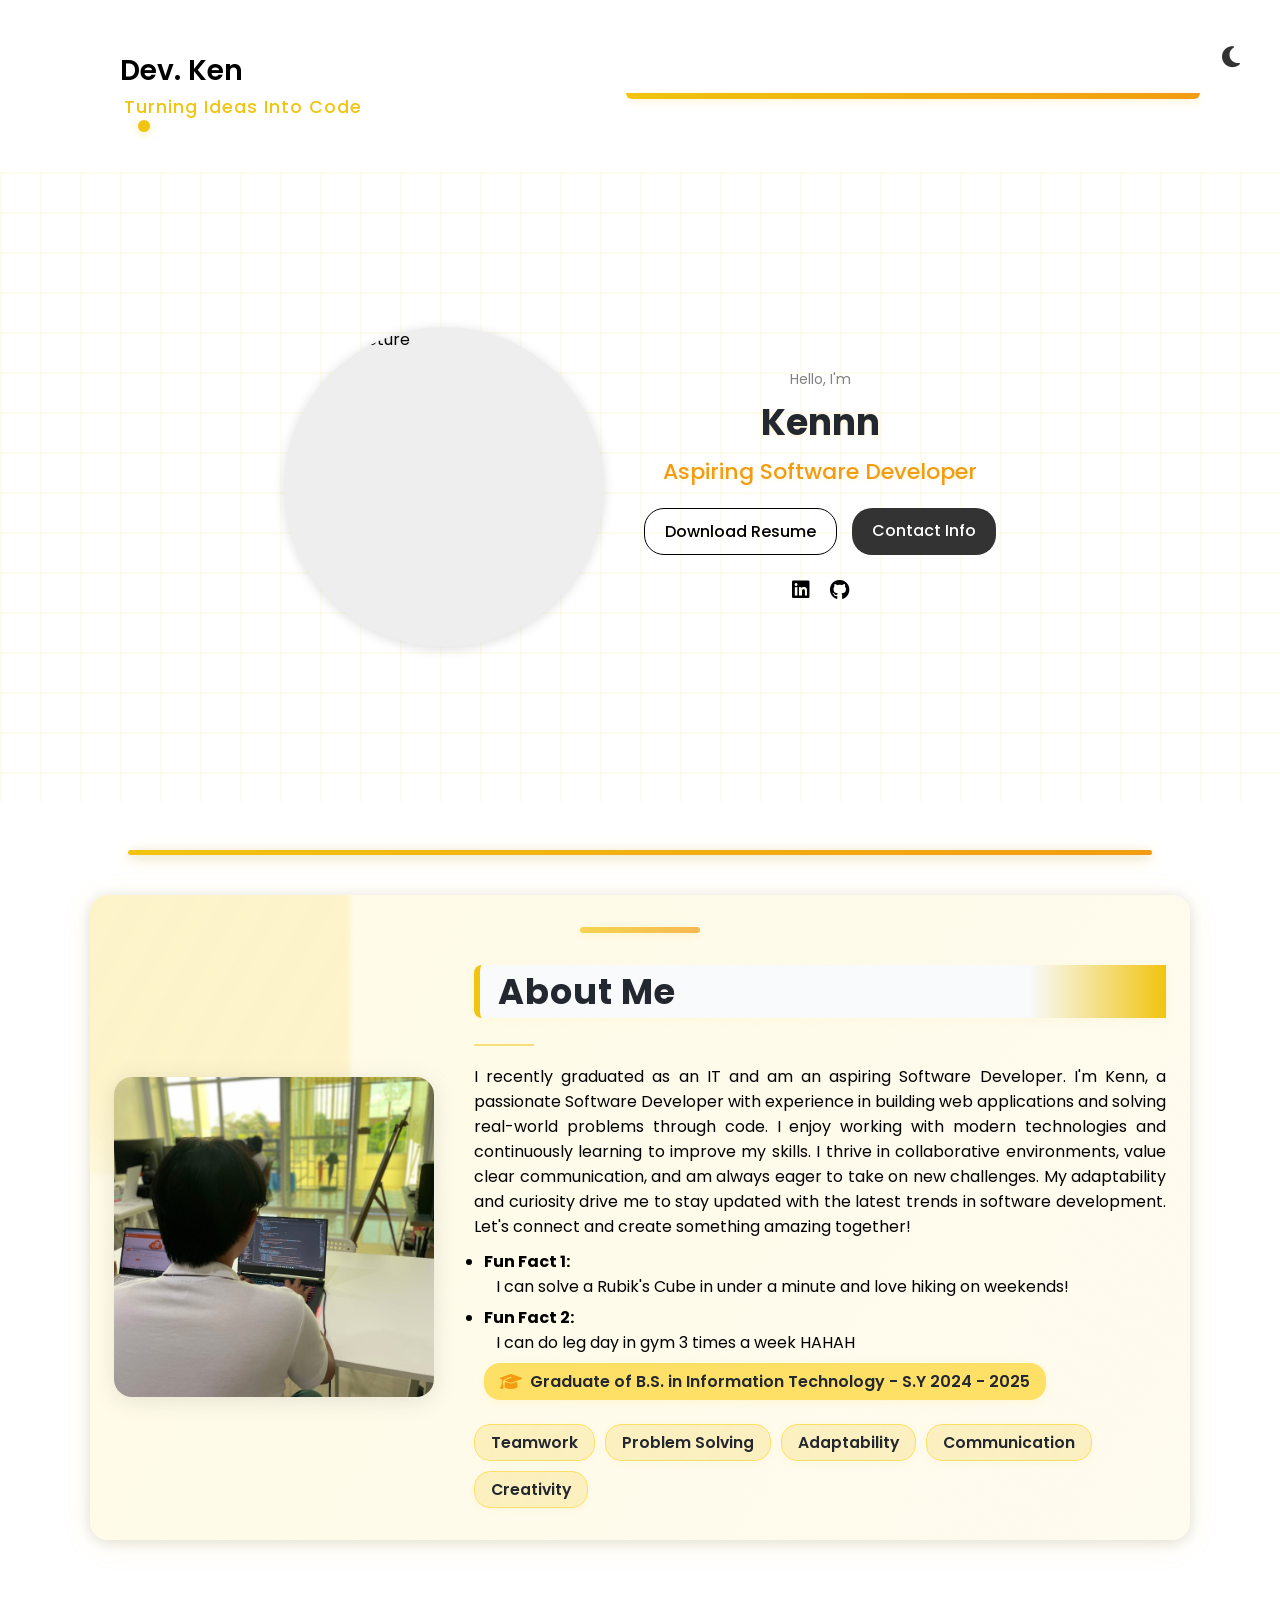
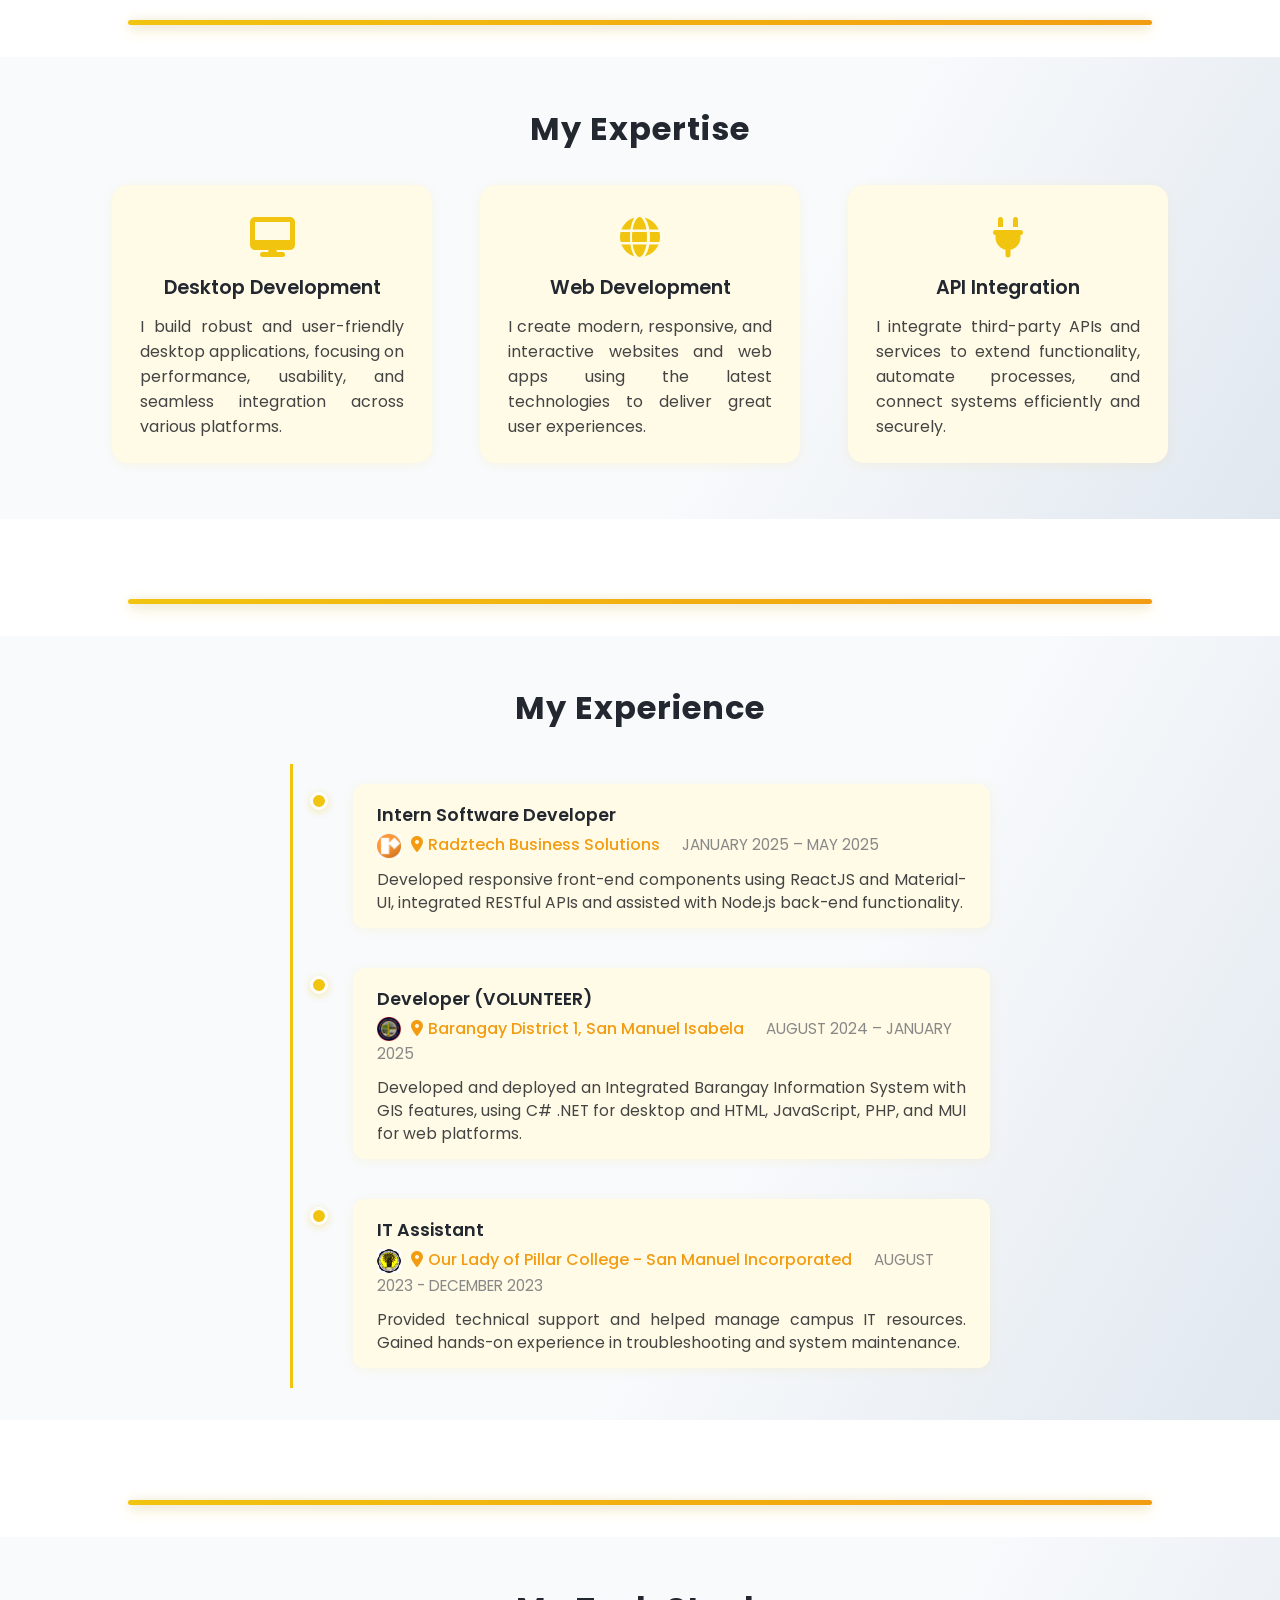
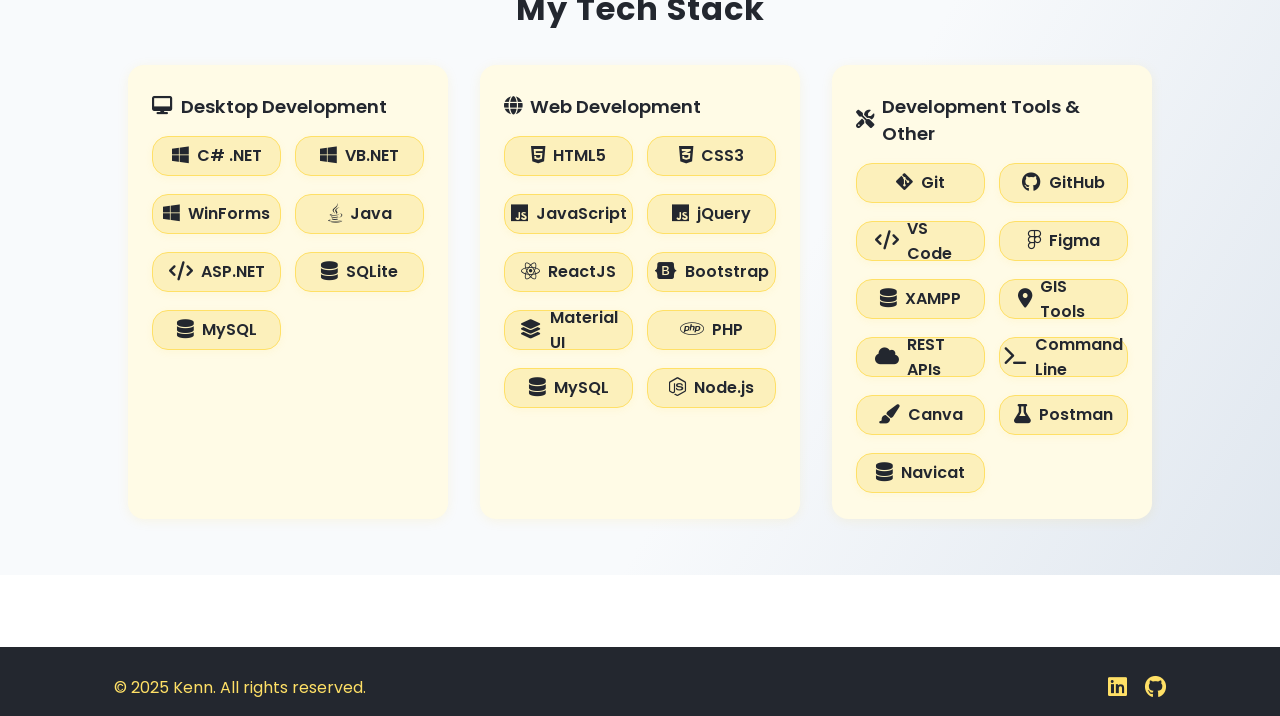
==== commit 189de8ce: "Implement code changes to enhance functionality and improve performance" ====
--- a/index.html
+++ b/index.html
@@ -133,7 +133,10 @@
           <div class="timeline-dot"></div>
           <div class="timeline-content">
             <h3 class="timeline-role">Intern Software Developer</h3>
-            <span class="timeline-company"><i class="fas fa-map-marker-alt" style="margin-right:5px;color:#f39c12;"></i>Radztech Business Solutions</span>
+            <span class="timeline-company">
+              <img src="Images/Logocompany/RADZTECH.jpg" alt="Radztech Business Solutions Logo" style="height:24px;width:24px;object-fit:cover;border-radius:4px;margin-right:6px;vertical-align:middle;">
+              <i class="fas fa-map-marker-alt" style="margin-right:5px;color:#f39c12;"></i>Radztech Business Solutions
+            </span>
             <span class="timeline-date">JANUARY 2025 – MAY 2025</span>
             <p>Developed responsive front-end components using ReactJS and
             Material-UI,  integrated RESTful APIs and assisted with Node.js back-end
@@ -145,7 +148,10 @@
           <div class="timeline-dot"></div>
           <div class="timeline-content">
             <h3 class="timeline-role">Developer (VOLUNTEER)</h3>
-            <span class="timeline-company"><i class="fas fa-map-marker-alt" style="margin-right:5px;color:#f39c12;"></i>Barangay District 1, San Manuel Isabela</span>
+            <span class="timeline-company">
+              <img src="Images/Logocompany/DISTRICT.png" alt="Barangay District 1 Logo" style="height:24px;width:24px;object-fit:cover;border-radius:4px;margin-right:6px;vertical-align:middle;">
+              <i class="fas fa-map-marker-alt" style="margin-right:5px;color:#f39c12;"></i>Barangay District 1, San Manuel Isabela
+            </span>
             <span class="timeline-date">AUGUST 2024 – JANUARY 2025</span>
             <p>Developed and deployed an Integrated Barangay Information System
             with GIS features, using C# .NET for desktop and HTML, JavaScript,
@@ -157,7 +163,10 @@
           <div class="timeline-dot"></div>
           <div class="timeline-content">
             <h3 class="timeline-role">IT Assistant</h3>
-            <span class="timeline-company"><i class="fas fa-map-marker-alt" style="margin-right:5px;color:#f39c12;"></i>Our Lady of Pillar College - San Manuel Incorporated</span>
+            <span class="timeline-company">
+              <img src="Images/Logocompany/OLPCSMI.jpg" alt="OLPCSMI Logo" style="height:24px;width:24px;object-fit:cover;border-radius:4px;margin-right:6px;vertical-align:middle;">
+              <i class="fas fa-map-marker-alt" style="margin-right:5px;color:#f39c12;"></i>Our Lady of Pillar College - San Manuel Incorporated
+            </span>
             <span class="timeline-date">AUGUST 2023 - DECEMBER 2023</span>
             <p>Provided technical support and helped manage campus IT resources.
             Gained hands-on experience in troubleshooting and system
@@ -170,10 +179,10 @@
 
   <div class="gap" style="height: 32px;"></div>
   <hr class="section-divider">
-  
+
   <section class="techstack-section">
     <div class="container">
-      <h2 class="techstack-title">Tech Stack</h2>
+      <h2 class="techstack-title">My Tech Stack</h2>
       <div class="techstack-categories">
         <div class="techstack-category">
           <h3><i class="fas fa-desktop"></i> Desktop Development</h3>
@@ -215,6 +224,7 @@
             <span class="techstack-badge"><i class="fas fa-terminal"></i> Command Line</span>
             <span class="techstack-badge"><i class="fas fa-paint-brush"></i> Canva</span>
             <span class="techstack-badge"><i class="fas fa-flask"></i> Postman</span>
+            <span class="techstack-badge"><i class="fas fa-database"></i> Navicat</span>
           </div>
         </div>
       </div>
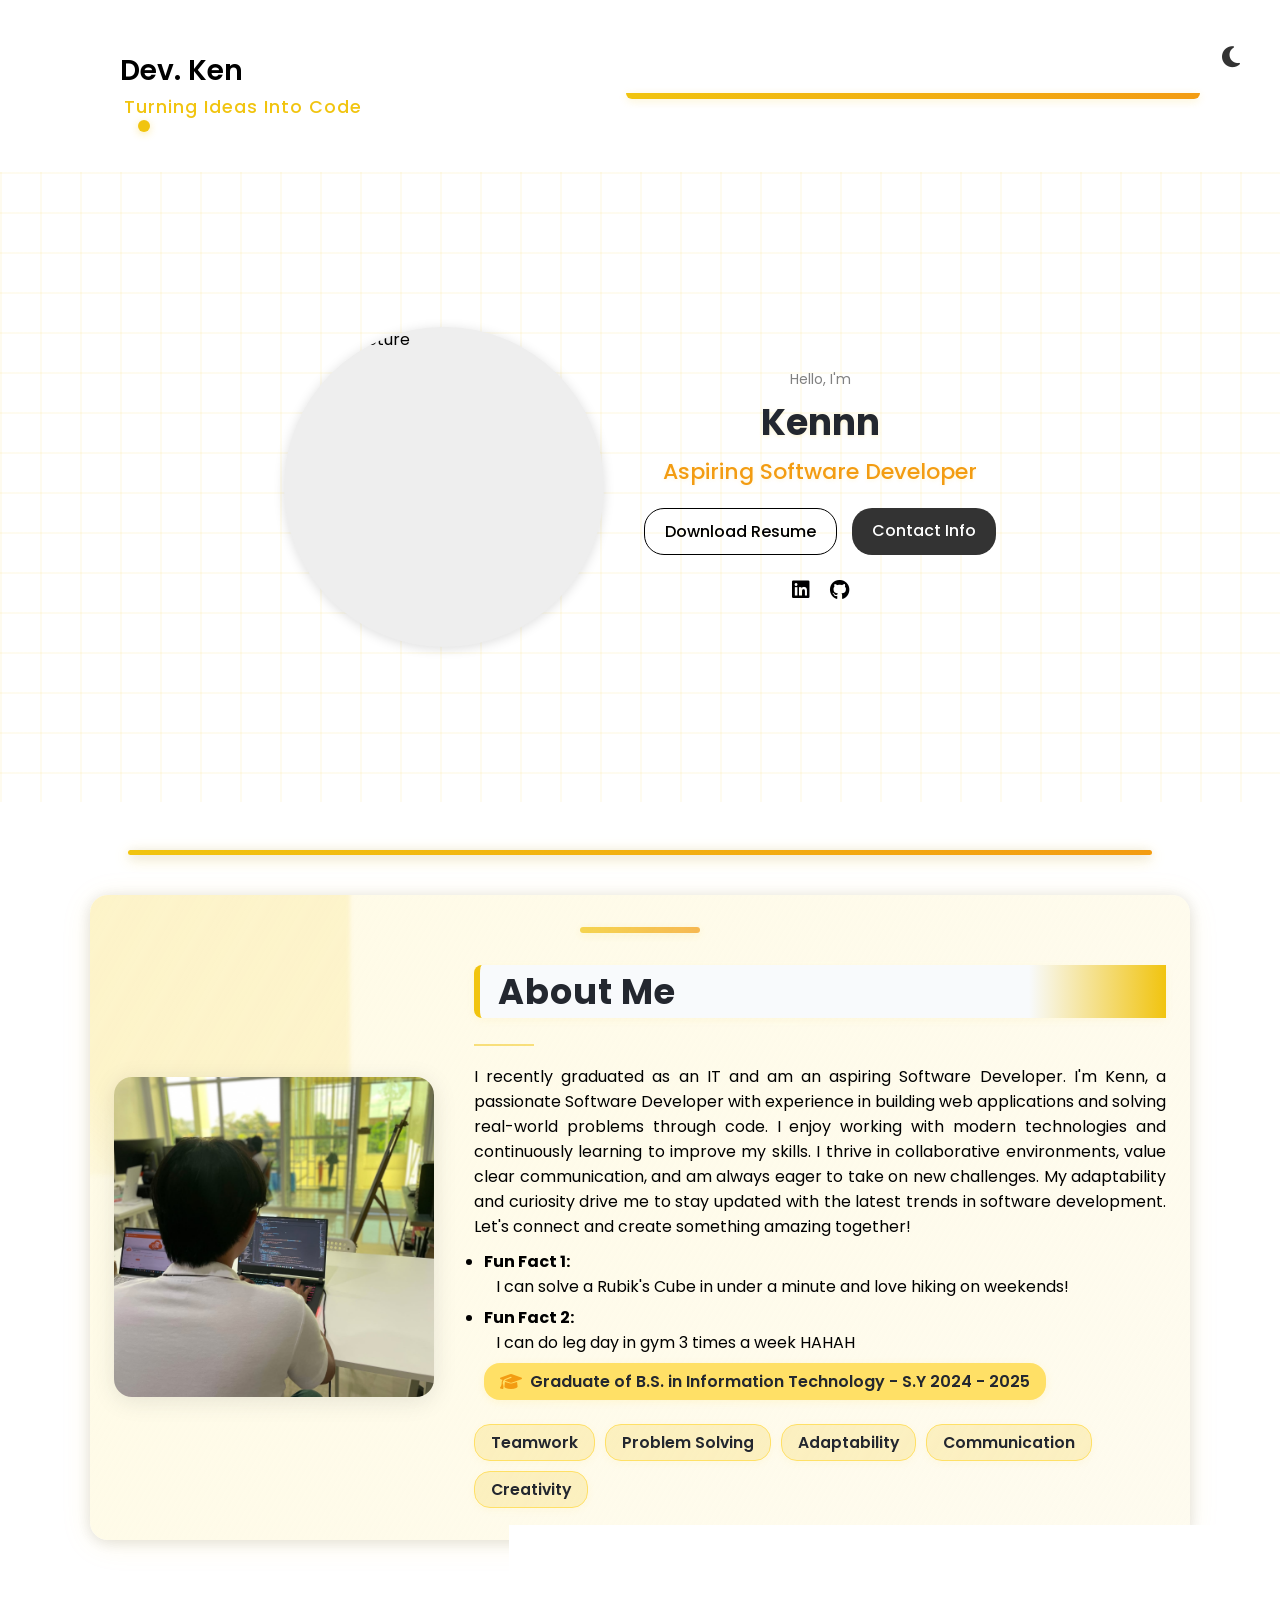
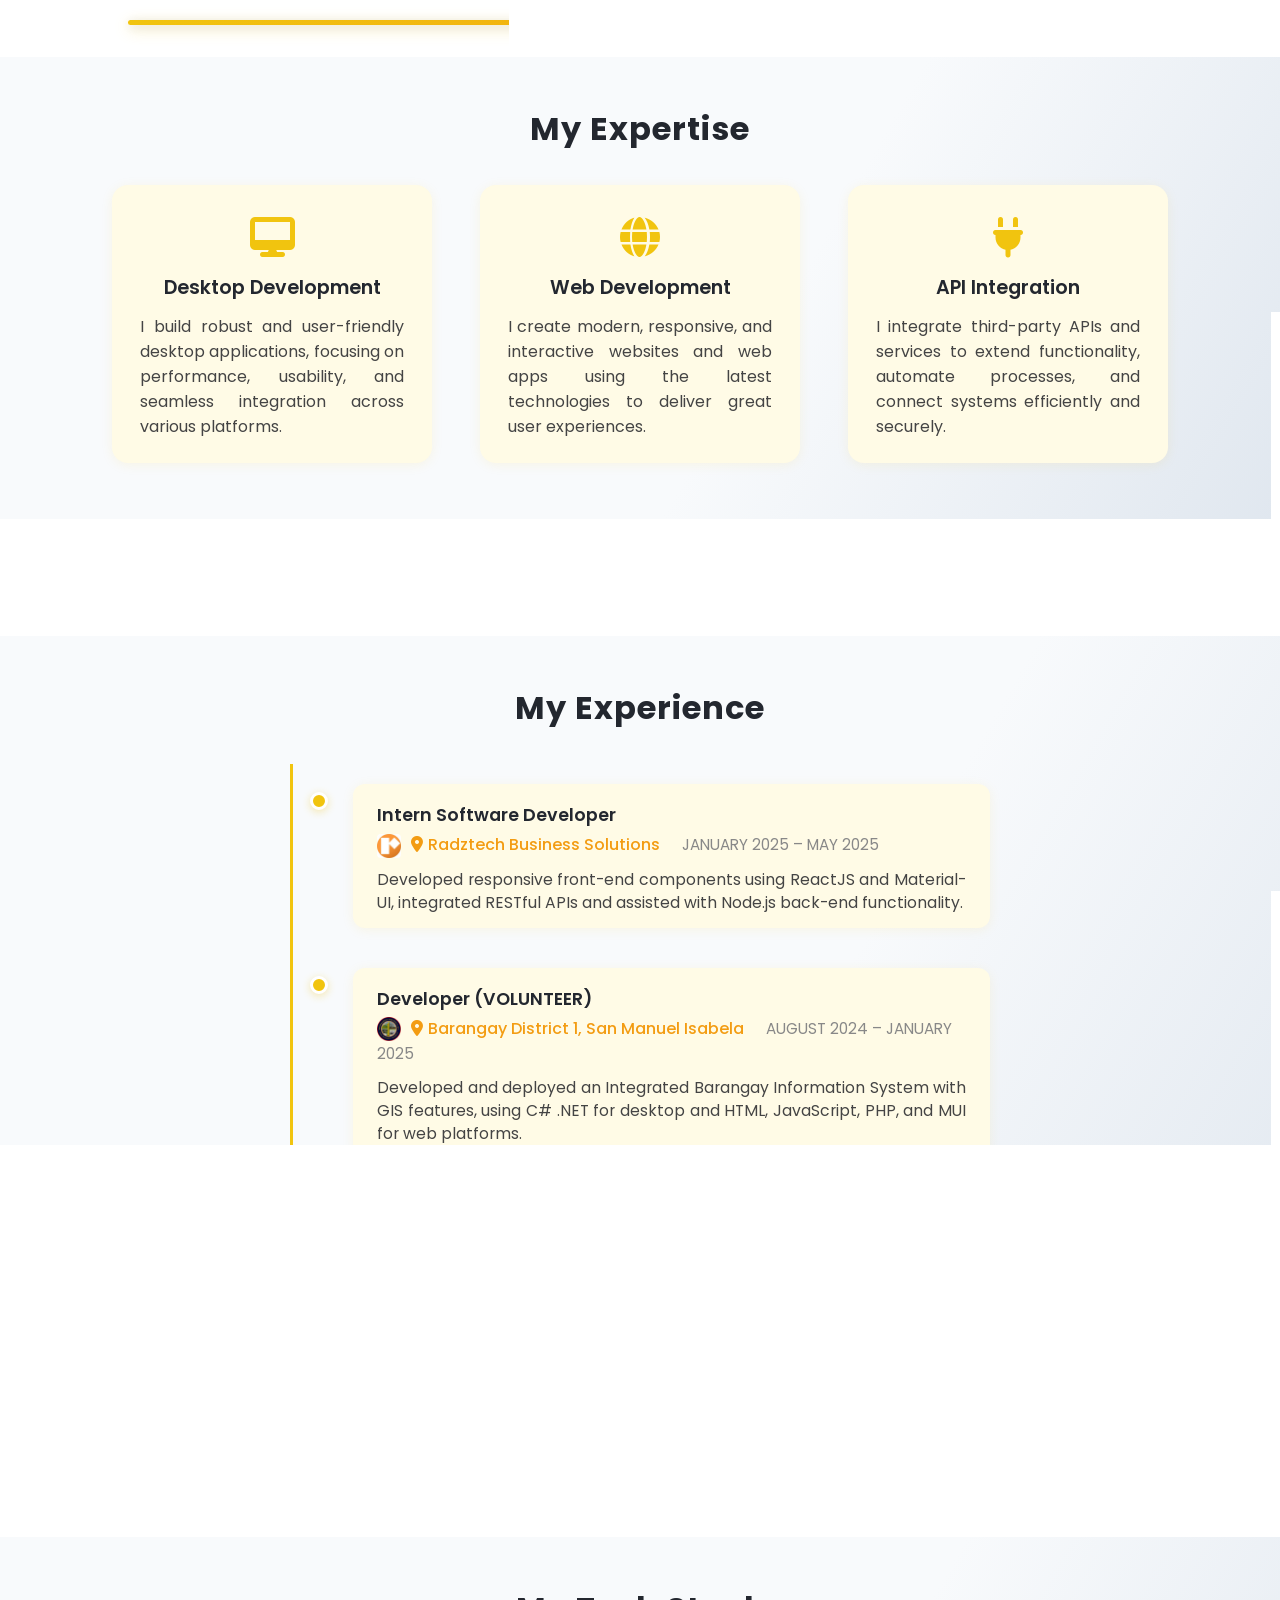
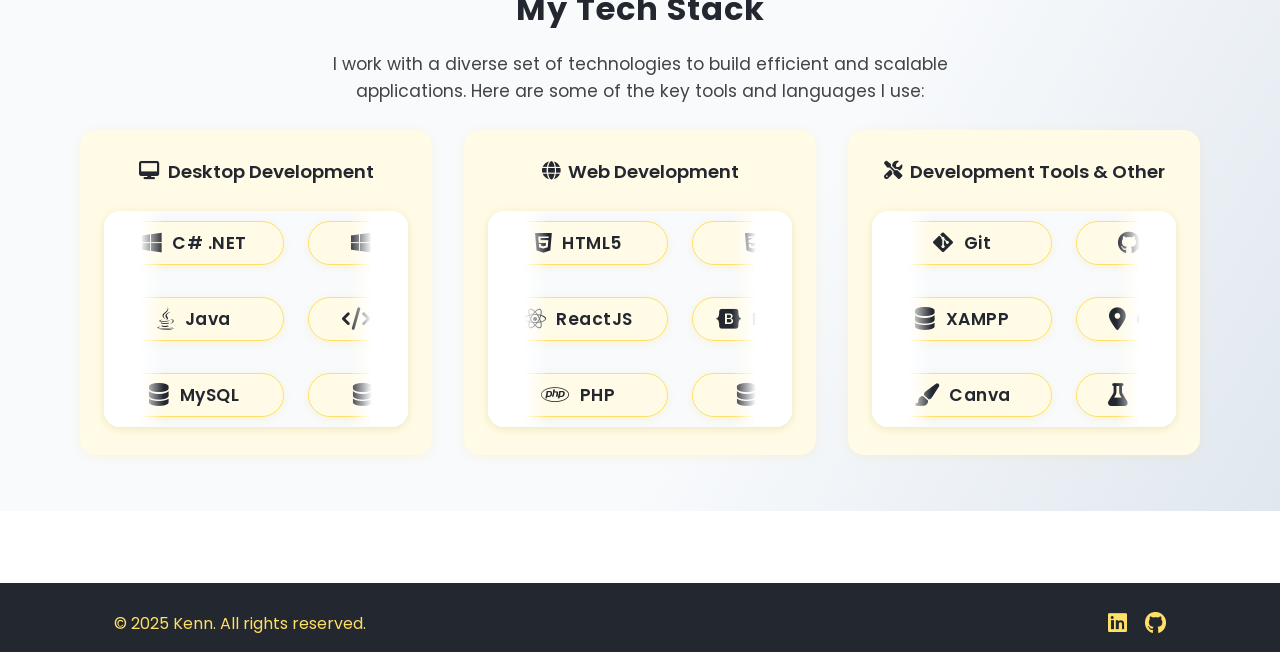
==== commit 0677a6e6: "Enhance tech stack section with carousel layout and improved styling for better presentation and rea" ====
--- a/index.html
+++ b/index.html
@@ -183,48 +183,79 @@
   <section class="techstack-section">
     <div class="container">
       <h2 class="techstack-title">My Tech Stack</h2>
+      <p class="techstack-desc">I work with a diverse set of technologies to build efficient and scalable applications. Here are some of the key tools and languages I use:</p>
       <div class="techstack-categories">
         <div class="techstack-category">
           <h3><i class="fas fa-desktop"></i> Desktop Development</h3>
-          <div class="techstack-list">
-            <span class="techstack-badge"><i class="fab fa-windows"></i> C# .NET</span>
-            <span class="techstack-badge"><i class="fab fa-windows"></i> VB.NET</span>
-            <span class="techstack-badge"><i class="fab fa-windows"></i> WinForms</span>
-            <span class="techstack-badge"><i class="fab fa-java"></i> Java</span>
-            <span class="techstack-badge"><i class="fas fa-code"></i> ASP.NET</span>
-            <span class="techstack-badge"><i class="fas fa-database"></i> SQLite</span>
-            <span class="techstack-badge"><i class="fas fa-database"></i> MySQL</span>
+          <div class="techstack-carousel-wrapper enhanced-carousel">
+            <div class="carousel-fade carousel-fade-left"></div>  
+            <div class="carousel-multi-row">
+              <div class="techstack-list carousel-list carousel-row1">
+                <span class="techstack-badge enhanced-badge"><i class="fab fa-windows"></i> C# .NET</span>
+                <span class="techstack-badge enhanced-badge"><i class="fab fa-windows"></i> VB.NET</span>
+                <span class="techstack-badge enhanced-badge"><i class="fab fa-windows"></i> WinForms</span>
+              </div>
+              <div class="techstack-list carousel-list carousel-row2">
+                <span class="techstack-badge enhanced-badge"><i class="fab fa-java"></i> Java</span>
+                <span class="techstack-badge enhanced-badge"><i class="fas fa-code"></i> ASP.NET</span>
+                <span class="techstack-badge enhanced-badge"><i class="fas fa-database"></i> SQLite</span>
+              </div>
+              <div class="techstack-list carousel-list carousel-row3">
+                <span class="techstack-badge enhanced-badge"><i class="fas fa-database"></i> MySQL</span>
+              </div>
+            </div>
+            <div class="carousel-fade carousel-fade-right"></div>
           </div>
         </div>
         <div class="techstack-category">
           <h3><i class="fas fa-globe"></i> Web Development</h3>
-          <div class="techstack-list">
-            <span class="techstack-badge"><i class="fab fa-html5"></i> HTML5</span>
-            <span class="techstack-badge"><i class="fab fa-css3-alt"></i> CSS3</span>
-            <span class="techstack-badge"><i class="fab fa-js"></i> JavaScript</span>
-            <span class="techstack-badge"><i class="fab fa-js"></i> jQuery</span>
-            <span class="techstack-badge"><i class="fab fa-react"></i> ReactJS</span>
-            <span class="techstack-badge"><i class="fab fa-bootstrap"></i> Bootstrap</span>
-            <span class="techstack-badge"><i class="fas fa-layer-group"></i> Material UI</span>
-            <span class="techstack-badge"><i class="fab fa-php"></i> PHP</span>
-            <span class="techstack-badge"><i class="fas fa-database"></i> MySQL</span>
-            <span class="techstack-badge"><i class="fab fa-node-js"></i> Node.js</span>
+          <div class="techstack-carousel-wrapper enhanced-carousel">
+            <div class="carousel-fade carousel-fade-left"></div>
+            <div class="carousel-multi-row">
+              <div class="techstack-list carousel-list carousel-row1">
+                <span class="techstack-badge enhanced-badge"><i class="fab fa-html5"></i> HTML5</span>
+                <span class="techstack-badge enhanced-badge"><i class="fab fa-css3-alt"></i> CSS3</span>
+                <span class="techstack-badge enhanced-badge"><i class="fab fa-js"></i> JavaScript</span>
+                <span class="techstack-badge enhanced-badge"><i class="fab fa-js"></i> jQuery</span>
+              </div>
+              <div class="techstack-list carousel-list carousel-row2">
+                <span class="techstack-badge enhanced-badge"><i class="fab fa-react"></i> ReactJS</span>
+                <span class="techstack-badge enhanced-badge"><i class="fab fa-bootstrap"></i> Bootstrap</span>
+                <span class="techstack-badge enhanced-badge"><i class="fas fa-layer-group"></i> Material UI</span>
+              </div>
+              <div class="techstack-list carousel-list carousel-row3">
+                <span class="techstack-badge enhanced-badge"><i class="fab fa-php"></i> PHP</span>
+                <span class="techstack-badge enhanced-badge"><i class="fas fa-database"></i> MySQL</span>
+                <span class="techstack-badge enhanced-badge"><i class="fab fa-node-js"></i> Node.js</span>
+              </div>
+            </div>
+            <div class="carousel-fade carousel-fade-right"></div>
           </div>
         </div>
         <div class="techstack-category">
           <h3><i class="fas fa-tools"></i> Development Tools & Other</h3>
-          <div class="techstack-list">
-            <span class="techstack-badge"><i class="fab fa-git-alt"></i> Git</span>
-            <span class="techstack-badge"><i class="fab fa-github"></i> GitHub</span>
-            <span class="techstack-badge"><i class="fas fa-code"></i> VS Code</span>
-            <span class="techstack-badge"><i class="fab fa-figma"></i> Figma</span>
-            <span class="techstack-badge"><i class="fas fa-database"></i> XAMPP</span>
-            <span class="techstack-badge"><i class="fas fa-map-marker-alt"></i> GIS Tools</span>
-            <span class="techstack-badge"><i class="fas fa-cloud"></i> REST APIs</span>
-            <span class="techstack-badge"><i class="fas fa-terminal"></i> Command Line</span>
-            <span class="techstack-badge"><i class="fas fa-paint-brush"></i> Canva</span>
-            <span class="techstack-badge"><i class="fas fa-flask"></i> Postman</span>
-            <span class="techstack-badge"><i class="fas fa-database"></i> Navicat</span>
+          <div class="techstack-carousel-wrapper enhanced-carousel">
+            <div class="carousel-fade carousel-fade-left"></div>
+            <div class="carousel-multi-row">
+              <div class="techstack-list carousel-list carousel-row1">
+                <span class="techstack-badge enhanced-badge"><i class="fab fa-git-alt"></i> Git</span>
+                <span class="techstack-badge enhanced-badge"><i class="fab fa-github"></i> GitHub</span>
+                <span class="techstack-badge enhanced-badge"><i class="fas fa-code"></i> VS Code</span>
+                <span class="techstack-badge enhanced-badge"><i class="fab fa-figma"></i> Figma</span>
+              </div>
+              <div class="techstack-list carousel-list carousel-row2">
+                <span class="techstack-badge enhanced-badge"><i class="fas fa-database"></i> XAMPP</span>
+                <span class="techstack-badge enhanced-badge"><i class="fas fa-map-marker-alt"></i> GIS Tools</span>
+                <span class="techstack-badge enhanced-badge"><i class="fas fa-cloud"></i> REST APIs</span>
+                <span class="techstack-badge enhanced-badge"><i class="fas fa-terminal"></i> Command Line</span>
+              </div>
+              <div class="techstack-list carousel-list carousel-row3">
+                <span class="techstack-badge enhanced-badge"><i class="fas fa-paint-brush"></i> Canva</span>
+                <span class="techstack-badge enhanced-badge"><i class="fas fa-flask"></i> Postman</span>
+                <span class="techstack-badge enhanced-badge"><i class="fas fa-database"></i> Navicat</span>
+              </div>
+            </div>
+            <div class="carousel-fade carousel-fade-right"></div>
           </div>
         </div>
       </div>
@@ -249,6 +280,113 @@
       this.classList.toggle('active');
     });
   </script>
+  <style>
+.techstack-carousel-wrapper {
+  overflow: hidden;
+  width: 100%;
+  position: relative;
+  margin-top: 10px;
+  margin-bottom: 10px;
+}
+.enhanced-carousel {
+  background: linear-gradient(90deg, #f8fafc 80%, #f1c40f11 100%);
+  border-radius: 16px;
+  box-shadow: 0 2px 12px #f1c40f18, 0 2px 8px #0001;
+}
+.night-mode .enhanced-carousel {
+  background: linear-gradient(90deg, #23272f 80%, #f39c1211 100%);
+  box-shadow: 0 2px 12px #0008;
+}
+.carousel-multi-row {
+  display: flex;
+  flex-direction: column;
+  gap: 12px;
+  position: relative;
+  z-index: 1;
+}
+.carousel-list {
+  display: flex;
+  gap: 24px;
+  width: max-content;
+  padding: 10px 0 10px 0;
+  scrollbar-width: none;
+}
+.carousel-row1 { animation: carousel-scroll 22s linear infinite; }
+.carousel-row2 { animation: carousel-scroll-reverse 28s linear infinite; }
+.carousel-row3 { animation: carousel-scroll 32s linear infinite; }
+@keyframes carousel-scroll {
+  0% { transform: translateX(0); }
+  100% { transform: translateX(-50%); }
+}
+@keyframes carousel-scroll-reverse {
+  0% { transform: translateX(-50%); }
+  100% { transform: translateX(0); }
+}
+.carousel-fade {
+  position: absolute;
+  top: 0; bottom: 0;
+  width: 60px;
+  z-index: 2;
+  pointer-events: none;
+}
+.carousel-fade-left {
+  left: 0;
+  background: linear-gradient(90deg, #fff 60%, transparent 100%);
+}
+.carousel-fade-right {
+  right: 0;
+  background: linear-gradient(270deg, #fff 60%, transparent 100%);
+}
+.night-mode .carousel-fade-left {
+  background: linear-gradient(90deg, #23272f 60%, transparent 100%);
+}
+.night-mode .carousel-fade-right {
+  background: linear-gradient(270deg, #23272f 60%, transparent 100%);
+}
+.enhanced-badge {
+  font-size: 1.08rem;
+  padding: 12px 28px;
+  border-radius: 22px;
+  background: #fffbe6;
+  color: #23272f;
+  box-shadow: 0 2px 8px #f1c40f22;
+  border: 1.5px solid #ffe066;
+  transition: background 0.2s, color 0.2s, border 0.2s, box-shadow 0.2s;
+  margin-bottom: 0;
+  font-weight: 600;
+  letter-spacing: 0.5px;
+  display: flex;
+  align-items: center;
+  gap: 10px;
+  width: 180px;
+  justify-content: center;
+  text-align: center;
+}
+.enhanced-badge i {
+  font-size: 1.3em;
+}
+.night-mode .enhanced-badge {
+  background: #23272f;
+  color: #ffe066;
+  border: 1.5px solid #f39c12;
+  box-shadow: 0 2px 8px #23272f88;
+}
+@media (max-width: 900px) {
+  .carousel-list { gap: 16px; padding: 12px 0; }
+  .carousel-fade { width: 32px; }
+  .enhanced-badge { font-size: 0.98rem; padding: 8px 16px; width: 130px; }
+}
+@media (max-width: 600px) {
+  .carousel-list { gap: 10px; padding: 8px 0; }
+  .carousel-fade { width: 18px; }
+  .enhanced-badge { font-size: 0.92rem; padding: 6px 10px; width: 100px; }
+}
+</style>
+<script>
+document.querySelectorAll('.carousel-list').forEach(list => {
+  list.innerHTML += list.innerHTML;
+});
+</script>
 
 </body>
 </html>
--- a/style.css
+++ b/style.css
@@ -959,7 +959,8 @@
   width: 100%;
   background: linear-gradient(120deg, #f8fafc 60%, #e0e7ef 100%);
   padding: 48px 0 32px 0;
-  margin: 0 auto 0 auto;
+  margin: 0 auto;
+  box-sizing: border-box;
 }
 .night-mode .techstack-section {
   background: linear-gradient(120deg, #23272f 60%, #343a40 100%);
@@ -969,27 +970,42 @@
   font-size: 2rem;
   font-weight: 700;
   color: #23272f;
-  margin-bottom: 32px;
+  margin-bottom: 18px;
   letter-spacing: 1px;
 }
+.techstack-desc {
+  text-align: center;
+  font-size: 1.08rem;
+  color: #444;
+  margin: 0 auto 24px auto;
+  max-width: 700px;
+  line-height: 1.6;
+}
 .night-mode .techstack-title {
   color: #ffe066;
 }
 .techstack-categories {
   display: flex;
+  flex-wrap: wrap;
   gap: 32px;
   justify-content: center;
-  flex-wrap: wrap;
+  align-items: stretch;
+  width: 100%;
 }
 .techstack-category {
   background: #fffbe6;
   border-radius: 16px;
   box-shadow: 0 2px 12px #f1c40f18;
   padding: 28px 24px 18px 24px;
-  min-width: 220px;
-  max-width: 320px;
+  min-width: 260px;
+  max-width: 370px;
+  width: 100%;
   margin-bottom: 24px;
-  flex: 1 1 260px;
+  flex: 1 1 320px;
+  display: flex;
+  flex-direction: column;
+  align-items: center;
+  box-sizing: border-box;
 }
 .night-mode .techstack-category {
   background: #23272f;
@@ -1003,78 +1019,159 @@
   display: flex;
   align-items: center;
   gap: 8px;
+  justify-content: center;
 }
 .night-mode .techstack-category h3 {
   color: #ffe066;
 }
-.techstack-list {
-  display: grid;
-  grid-template-columns: 1fr 1fr;
-  gap: 10px 14px;
-}
-@media (max-width: 700px) {
-  .techstack-list {
-    grid-template-columns: 1fr;
-    gap: 8px;
-  }
-}
-.techstack-badge {
-  background: #f1c40f33;
-  color: #23272f;
-  padding: 10px 18px;
+.techstack-carousel-wrapper {
+  overflow: hidden;
+  width: 100%;
+  position: relative;
+  margin-top: 10px;
+  margin-bottom: 10px;
+  min-height: 140px;
+  box-sizing: border-box;
+}
+.enhanced-carousel {
+  background: linear-gradient(90deg, #f8fafc 80%, #f1c40f11 100%);
   border-radius: 16px;
+  box-shadow: 0 2px 12px #f1c40f18, 0 2px 8px #0001;
+}
+.night-mode .enhanced-carousel {
+  background: linear-gradient(90deg, #23272f 80%, #f39c1211 100%);
+  box-shadow: 0 2px 12px #0008;
+}
+.carousel-multi-row {
+  display: flex;
+  flex-direction: column;
+  gap: 12px;
+  position: relative;
+  z-index: 1;
+  width: 100%;
+}
+.carousel-list {
+  display: flex;
+  gap: 18px;
+  width: max-content;
+  padding: 10px 0 10px 0;
+  scrollbar-width: none;
+}
+.carousel-row1 { animation: carousel-scroll 22s linear infinite; }
+.carousel-row2 { animation: carousel-scroll-reverse 28s linear infinite; }
+.carousel-row3 { animation: carousel-scroll 32s linear infinite; }
+@keyframes carousel-scroll {
+  0% { transform: translateX(0); }
+  100% { transform: translateX(-50%); }
+}
+@keyframes carousel-scroll-reverse {
+  0% { transform: translateX(-50%); }
+  100% { transform: translateX(0); }
+}
+.carousel-fade {
+  position: absolute;
+  top: 0; bottom: 0;
+  width: 60px;
+  z-index: 2;
+  pointer-events: none;
+}
+.carousel-fade-left {
+  left: 0;
+  background: linear-gradient(90deg, #fff 60%, transparent 100%);
+}
+.carousel-fade-right {
+  right: 0;
+  background: linear-gradient(270deg, #fff 60%, transparent 100%);
+}
+.night-mode .carousel-fade-left {
+  background: linear-gradient(90deg, #23272f 60%, transparent 100%);
+}
+.night-mode .carousel-fade-right {
+  background: linear-gradient(270deg, #23272f 60%, transparent 100%);
+}
+.enhanced-badge {
+  font-size: 1.08rem;
+  padding: 12px 18px;
+  border-radius: 22px;
+  background: #fffbe6;
+  color: #23272f;
+  box-shadow: 0 2px 8px #f1c40f22;
+  border: 1.5px solid #ffe066;
+  transition: background 0.2s, color 0.2s, border 0.2s, box-shadow 0.2s;
+  margin-bottom: 0;
   font-weight: 600;
-  font-size: 1rem;
-  box-shadow: 0 2px 8px #f1c40f11;
-  border: 1px solid #ffe066;
+  letter-spacing: 0.5px;
   display: flex;
   align-items: center;
-  gap: 8px;
-  margin-bottom: 8px;
+  gap: 10px;
+  width: 160px;
   min-width: 120px;
+  max-width: 200px;
   justify-content: center;
-  height: 40px;
-  transition: background 0.2s, color 0.2s, border 0.2s;
-}
-.night-mode .techstack-badge {
+  text-align: center;
+  height: 44px;
+  box-sizing: border-box;
+}
+.enhanced-badge i {
+  font-size: 1.3em;
+}
+.night-mode .enhanced-badge {
   background: #23272f;
   color: #ffe066;
-  border: 1px solid #f39c12;
+  border: 1.5px solid #f39c12;
   box-shadow: 0 2px 8px #23272f88;
 }
-.techstack-badge i {
-  font-size: 1.2em;
+@media (max-width: 1100px) {
+  .techstack-categories {
+    gap: 18px;
+  }
+  .techstack-category {
+    min-width: 220px;
+    max-width: 100%;
+    padding: 18px 8px 14px 8px;
+  }
 }
 @media (max-width: 900px) {
+  .techstack-section {
+    padding: 32px 0 18px 0;
+  }
+  .techstack-title {
+    font-size: 1.3rem;
+  }
+  .techstack-desc {
+    font-size: 0.98rem;
+    margin-bottom: 18px;
+  }
   .techstack-categories {
     flex-direction: column;
     align-items: center;
-    gap: 18px;
+    gap: 14px;
   }
   .techstack-category {
-    width: 90%;
+    width: 98%;
     min-width: unset;
     max-width: unset;
-    padding: 18px 8px 14px 8px;
-  }
-  .techstack-badge {
-    min-width: 100px;
-    font-size: 0.98rem;
-    height: 36px;
-    padding: 8px 10px;
-  }
+    padding: 14px 4px 10px 4px;
+  }
+  .carousel-list { gap: 10px; padding: 8px 0; }
+  .carousel-fade { width: 24px; }
+  .enhanced-badge { font-size: 0.98rem; padding: 7px 8px; width: 110px; min-width: 80px; height: 36px; }
 }
 @media (max-width: 600px) {
+  .techstack-section {
+    padding: 18px 0 8px 0;
+  }
   .techstack-title {
-    font-size: 1.2rem;
+    font-size: 1.1rem;
+  }
+  .techstack-desc {
+    font-size: 0.92rem;
+    margin-bottom: 10px;
   }
   .techstack-category h3 {
-    font-size: 1rem;
-  }
-  .techstack-badge {
-    font-size: 0.92rem;
-    padding: 6px 8px;
-    min-width: 80px;
-    height: 32px;
-  }
+    font-size: 0.95rem;
+  }
+  .carousel-list { gap: 6px; padding: 4px 0; }
+  .carousel-fade { width: 10px; }
+  .enhanced-badge { font-size: 0.88rem; padding: 4px 4px; width: 80px; min-width: 60px; height: 28px; }
 }
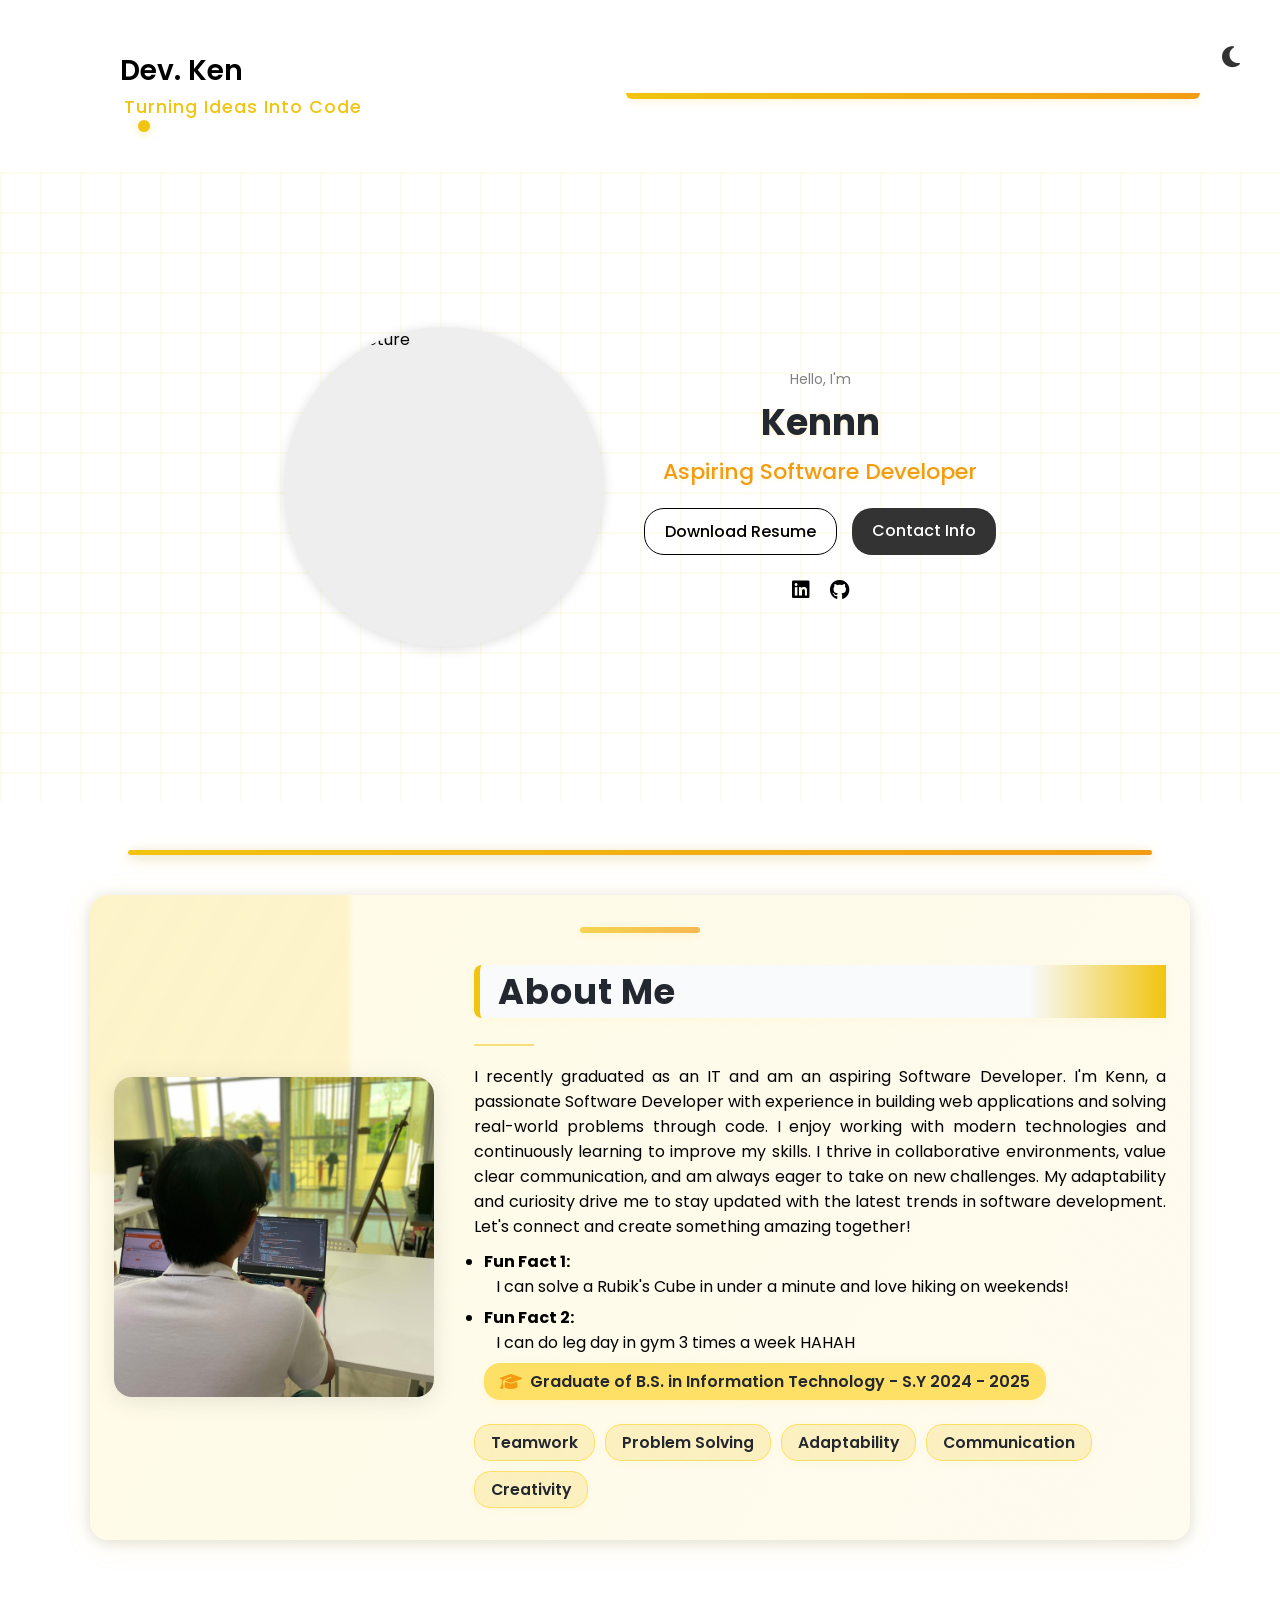
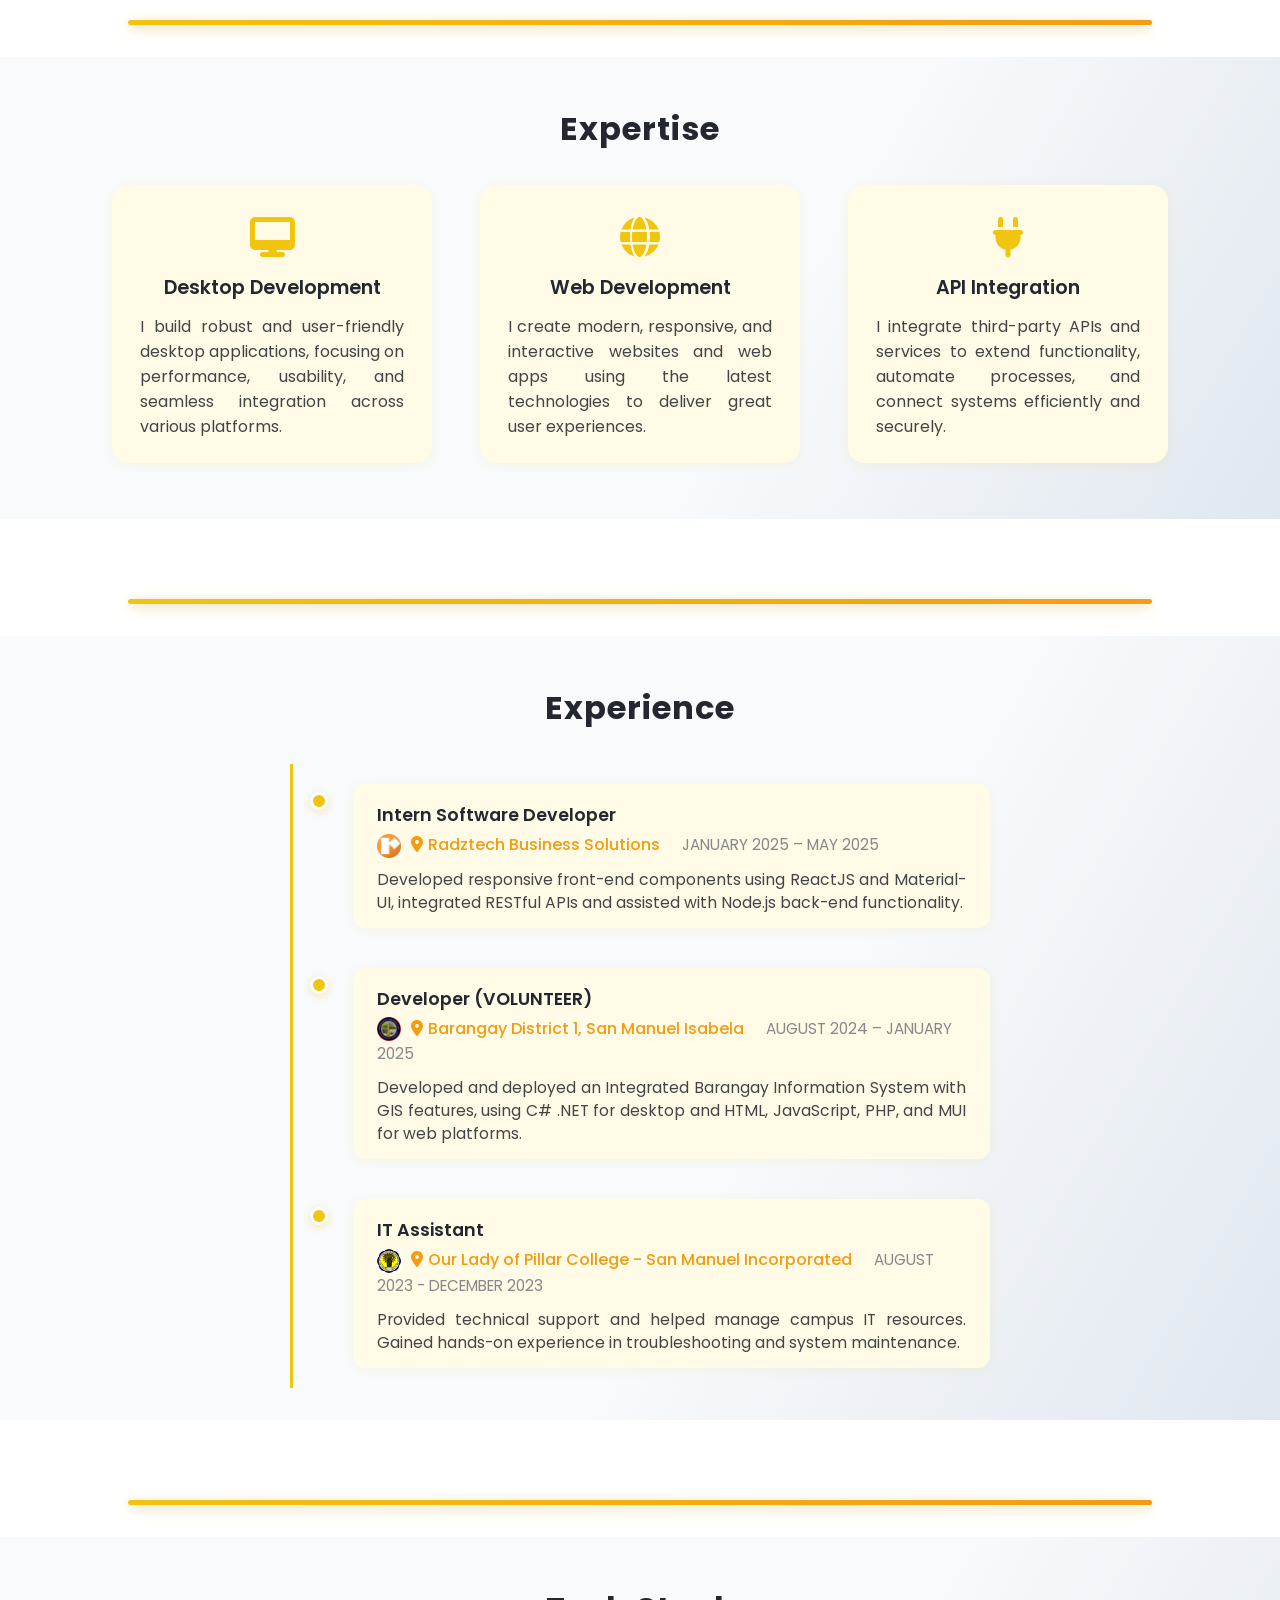
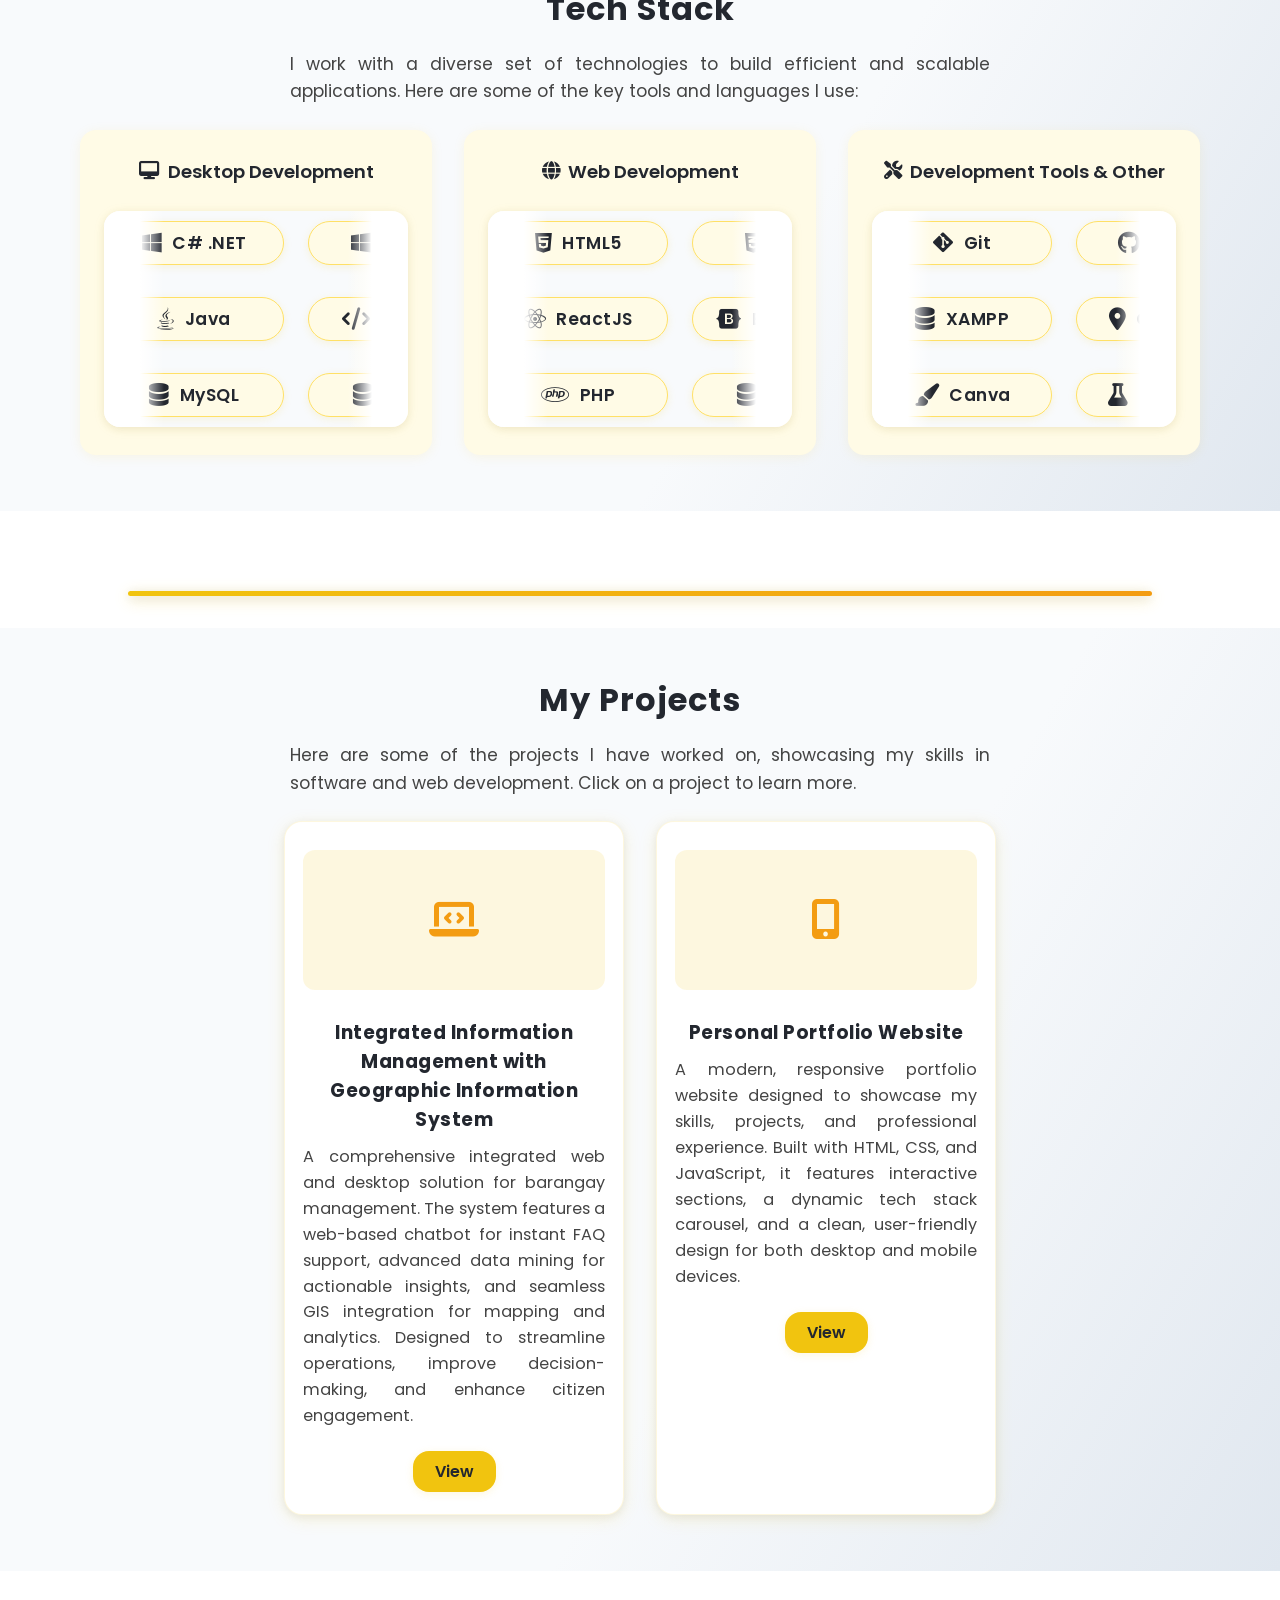
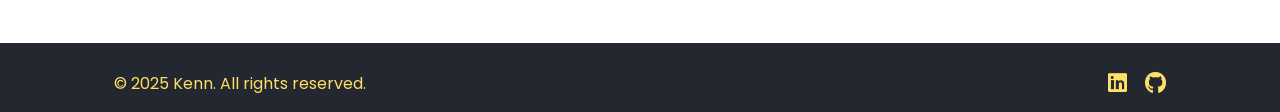
==== commit 32513690: "Add demo HTML files for personal portfolio and GIS information management projects - Created project" ====
--- a/index.html
+++ b/index.html
@@ -101,7 +101,7 @@
 
   <section class="expertise-section">
     <div class="container">
-      <h2 class="expertise-title">My Expertise</h2>
+      <h2 class="expertise-title">Expertise</h2>
       <div class="expertise-list">
         <div class="expertise-item">
           <i class="fas fa-desktop expertise-icon"></i>
@@ -127,7 +127,7 @@
 
   <section class="experience-section">
     <div class="container">
-      <h2 class="experience-title">My Experience</h2>
+      <h2 class="experience-title">Experience</h2>
       <div class="timeline">
         <div class="timeline-item">
           <div class="timeline-dot"></div>
@@ -182,7 +182,7 @@
 
   <section class="techstack-section">
     <div class="container">
-      <h2 class="techstack-title">My Tech Stack</h2>
+      <h2 class="techstack-title">Tech Stack</h2>
       <p class="techstack-desc">I work with a diverse set of technologies to build efficient and scalable applications. Here are some of the key tools and languages I use:</p>
       <div class="techstack-categories">
         <div class="techstack-category">
@@ -262,7 +262,39 @@
     </div>
   </section>
   <div class="gap" style="height: 32px;"></div>
-  
+  <hr class="section-divider">
+
+  <section class="projects-section">
+    <div class="container">
+      <h2 class="projects-title">My Projects</h2>
+      <p class="projects-desc">Here are some of the projects I have worked on, showcasing my skills in software and web development. Click on a project to learn more.</p>
+      <div class="projects-grid">
+        <div class="project-card">
+          <div class="project-image" style="background:#f1c40f22;display:flex;align-items:justify;justify-content:justify;height:140px;border-radius:12px;">
+            <span style="font-size:2.5rem;color:#f39c12;"><i class="fas fa-laptop-code"></i></span>
+          </div>
+          <h3 class="project-title">Integrated Information Management with Geographic Information System</h3>
+          <p class="project-desc">A comprehensive integrated web and desktop solution for barangay management. The system features a web-based chatbot for instant FAQ support, advanced data mining for actionable insights, and seamless GIS integration for mapping and analytics. Designed to streamline operations, improve decision-making, and enhance citizen engagement.</p>
+          <div class="project-links">
+            <a href="project1-demo.html" class="project-link" target="_blank" rel="noopener">View</a>
+          </div>
+        </div>
+        <div class="project-card">
+          <div class="project-image" style="background:#f1c40f22;display:flex;align-items:center;justify-content:center;height:140px;border-radius:12px;">
+            <span style="font-size:2.5rem;color:#f39c12;"><i class="fas fa-mobile-alt"></i></span>
+          </div>
+          <h3 class="project-title">Personal Portfolio Website</h3>
+          <p class="project-desc">A modern, responsive portfolio website designed to showcase my skills, projects, and professional experience. Built with HTML, CSS, and JavaScript, it features interactive sections, a dynamic tech stack carousel, and a clean, user-friendly design for both desktop and mobile devices.</p>
+          <div class="project-links">
+            <a href="project-portfolio-demo.html" class="project-link" target="_blank" rel="noopener">View</a>
+          </div>
+        </div>
+      </div>
+    </div>
+  </section>
+
+  <div class="gap" style="height: 32px;"></div>
+
   <footer class="footer-section">
     <div class="footer-flex">
       <p class="footer-text">&copy; 2025 Kenn. All rights reserved.</p>
@@ -381,6 +413,181 @@
   .carousel-fade { width: 18px; }
   .enhanced-badge { font-size: 0.92rem; padding: 6px 10px; width: 100px; }
 }
+.projects-section {
+  width: 100%;
+  background: linear-gradient(120deg, #f8fafc 60%, #e0e7ef 100%);
+  padding: 48px 0 32px 0;
+  margin: 0 auto;
+}
+.night-mode .projects-section {
+  background: linear-gradient(120deg, #23272f 60%, #343a40 100%);
+}
+.projects-title {
+  text-align: center;
+  font-size: 2rem;
+  font-weight: 700;
+  color: #23272f;
+  margin-bottom: 18px;
+  letter-spacing: 1px;
+}
+.night-mode .projects-title {
+  color: #ffe066;
+}
+.projects-desc {
+  text-align: justify;
+  font-size: 1.08rem;
+  color: #444;
+  margin: 0 auto 24px auto;
+  max-width: 700px;
+  line-height: 1.6;
+}
+.night-mode .projects-desc {
+  color: #ffe066;
+}
+.projects-grid {
+  display: flex;
+  flex-wrap: wrap;
+  gap: 32px;
+  justify-content: center;
+  align-items: stretch;
+  width: 100%;
+}
+.project-card {
+  background: #fff;
+  border-radius: 18px;
+  box-shadow: 0 4px 18px #f1c40f22, 0 2px 8px #0001;
+  border: 1.5px solid #f1c40f22;
+  padding: 28px 18px 22px 18px;
+  min-width: 260px;
+  max-width: 340px;
+  width: 100%;
+  margin-bottom: 24px;
+  display: flex;
+  flex-direction: column;
+  align-items: center;
+  box-sizing: border-box;
+  transition: transform 0.22s cubic-bezier(.4,2,.6,1), box-shadow 0.22s cubic-bezier(.4,2,.6,1), border 0.22s;
+  position: relative;
+}
+.project-card:hover {
+  transform: translateY(-10px) scale(1.035);
+  box-shadow: 0 8px 32px #f1c40f44, 0 2px 12px #0002;
+  border: 1.5px solid #f1c40f;
+}
+.night-mode .project-card {
+  background: #23272f;
+  box-shadow: 0 2px 12px #0008;
+  border: 1.5px solid #f39c12;
+}
+.project-image {
+  background: #f1c40f22;
+  display: flex !important;
+  align-items: center !important;
+  justify-content: center !important;
+  height: 140px;
+  width: 100%;
+  border-radius: 12px;
+  margin-bottom: 10px;
+  overflow: hidden;
+}
+.project-title {
+  font-size: 1.18rem;
+  font-weight: 700;
+  color: #23272f;
+  margin: 18px 0 10px 0;
+  text-align: center;
+  letter-spacing: 0.5px;
+}
+.night-mode .project-title {
+  color: #ffe066;
+}
+.project-desc {
+  text-align: justify;
+  font-size: 1.01rem;
+  color: #444;
+  margin-bottom: 14px;
+  line-height: 1.6;
+  min-height: 60px;
+}
+.night-mode .project-desc {
+  color: #ffe066;
+}
+.project-links {
+  display: flex;
+  gap: 12px;
+  justify-content: center;
+  margin-top: 8px;
+}
+.project-link {
+  background: #f1c40f;
+  color: #23272f;
+  padding: 8px 22px;
+  border-radius: 16px;
+  font-weight: 600;
+  text-decoration: none;
+  transition: background 0.2s, color 0.2s, box-shadow 0.2s;
+  box-shadow: 0 2px 8px #f1c40f22;
+  border: none;
+  font-size: 1rem;
+}
+.project-link:hover {
+  background: #f39c12;
+  color: #fff;
+  box-shadow: 0 4px 16px #f1c40f55;
+}
+.night-mode .project-link {
+  background: #ffe066;
+  color: #23272f;
+}
+.night-mode .project-link:hover {
+  background: #f39c12;
+  color: #fff;
+}
+@media (max-width: 900px) {
+  .projects-grid {
+    gap: 18px;
+  }
+  .project-card {
+    min-width: 180px;
+    max-width: 98vw;
+    padding: 14px 4px 10px 4px;
+  }
+  .project-title {
+    font-size: 1.05rem;
+  }
+  .project-desc {
+    font-size: 0.97rem;
+    min-height: 40px;
+  }
+}
+@media (max-width: 600px) {
+  .projects-section {
+    padding: 18px 0 8px 0;
+  }
+  .projects-title {
+    font-size: 1.1rem;
+  }
+  .projects-desc {
+    font-size: 0.92rem;
+    margin-bottom: 10px;
+  }
+  .project-title {
+    font-size: 0.95rem;
+  }
+  .project-card {
+    min-width: 120px;
+    max-width: 100vw;
+    padding: 8px 2px 6px 2px;
+  }
+  .project-image {
+    height: 90px;
+    margin-bottom: 6px;
+  }
+  .project-desc {
+    font-size: 0.91rem;
+    min-height: 20px;
+  }
+}
 </style>
 <script>
 document.querySelectorAll('.carousel-list').forEach(list => {
--- a/style.css
+++ b/style.css
@@ -974,14 +974,14 @@
   letter-spacing: 1px;
 }
 .techstack-desc {
-  text-align: center;
+  text-align: justify;
   font-size: 1.08rem;
   color: #444;
   margin: 0 auto 24px auto;
   max-width: 700px;
   line-height: 1.6;
 }
-.night-mode .techstack-title {
+.night-mode .techstack-title, .night-mode .techstack-desc  {
   color: #ffe066;
 }
 .techstack-categories {
@@ -1141,6 +1141,7 @@
   .techstack-desc {
     font-size: 0.98rem;
     margin-bottom: 18px;
+    text-align: justify;
   }
   .techstack-categories {
     flex-direction: column;
@@ -1162,11 +1163,12 @@
     padding: 18px 0 8px 0;
   }
   .techstack-title {
-    font-size: 1.1rem;
+    font-size: 2rem;
   }
   .techstack-desc {
     font-size: 0.92rem;
     margin-bottom: 10px;
+    text-align: justify;
   }
   .techstack-category h3 {
     font-size: 0.95rem;
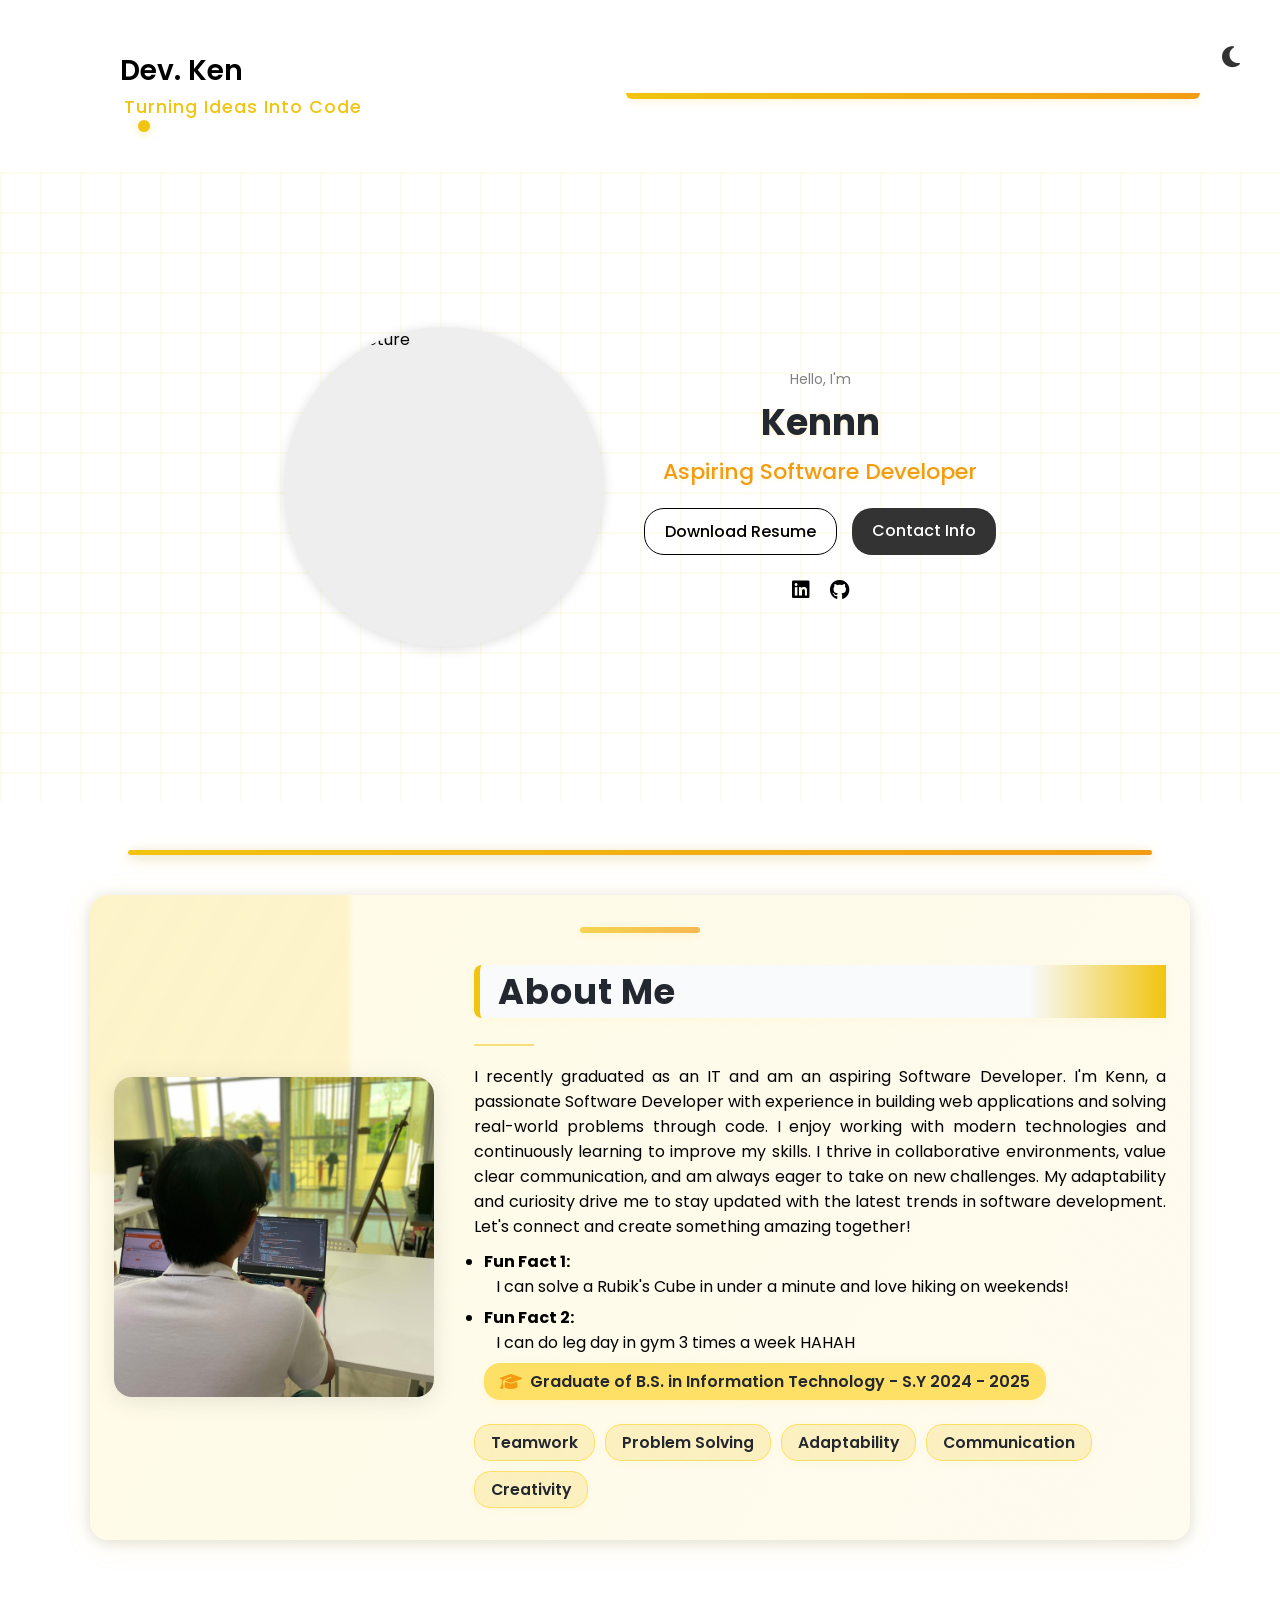
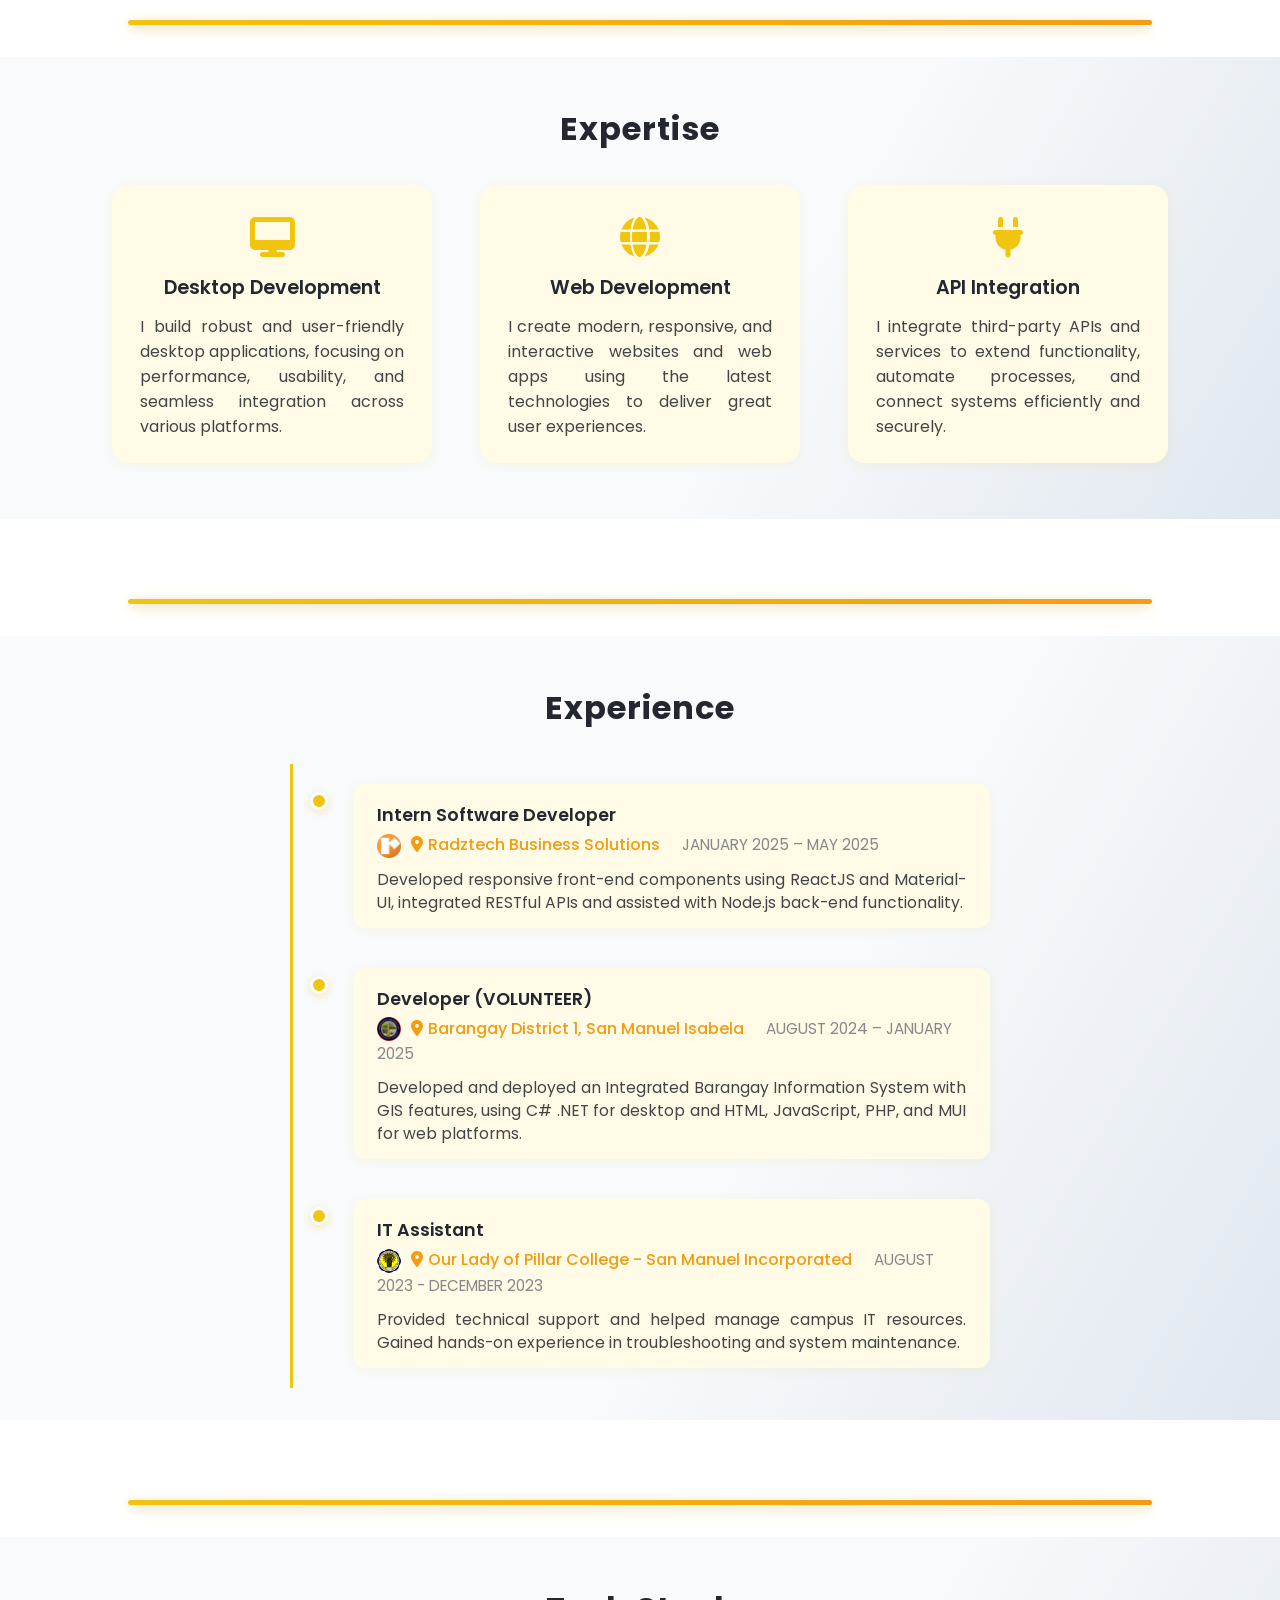
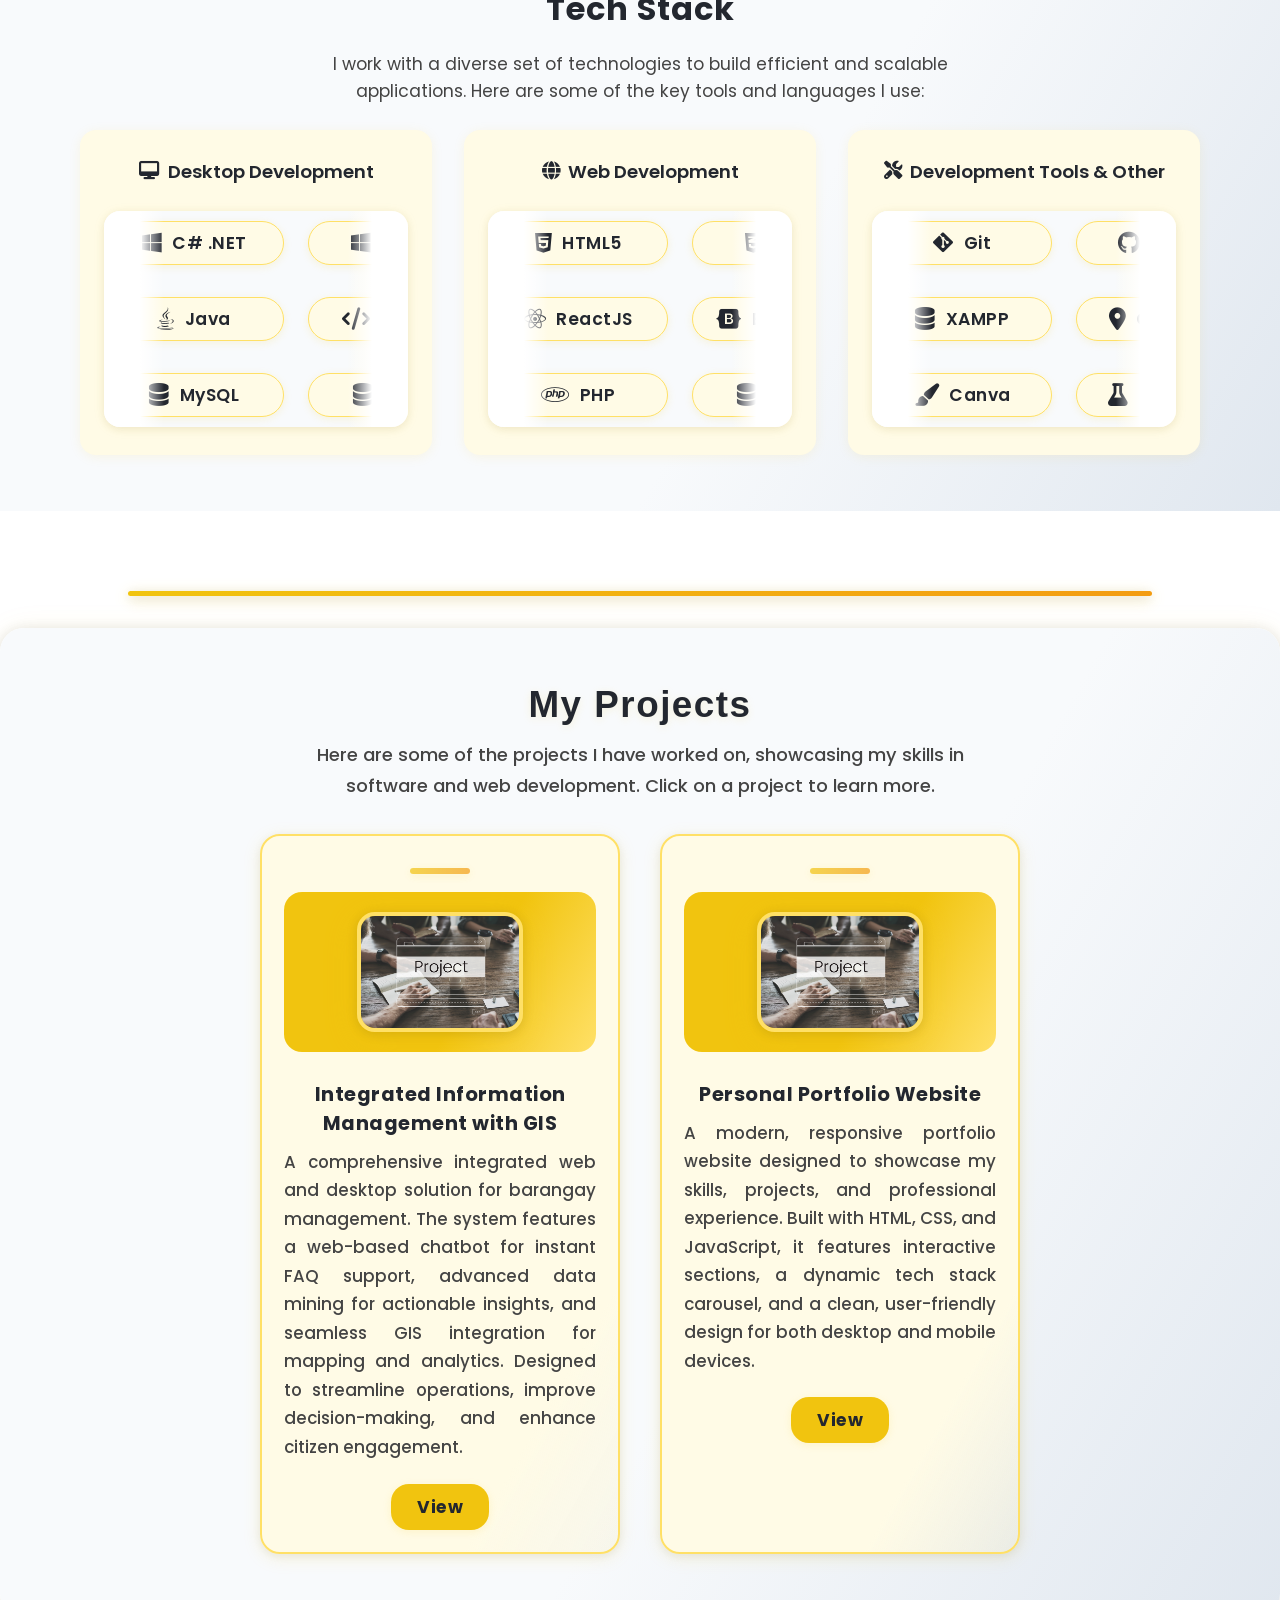
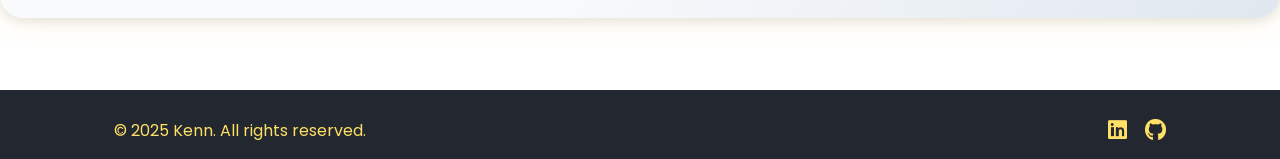
==== commit c83e7147: "anyway" ====
--- a/index.html
+++ b/index.html
@@ -264,24 +264,26 @@
   <div class="gap" style="height: 32px;"></div>
   <hr class="section-divider">
 
-  <section class="projects-section">
+  <section class="projects-section enhanced-projects-section">
     <div class="container">
-      <h2 class="projects-title">My Projects</h2>
-      <p class="projects-desc">Here are some of the projects I have worked on, showcasing my skills in software and web development. Click on a project to learn more.</p>
-      <div class="projects-grid">
-        <div class="project-card">
-          <div class="project-image" style="background:#f1c40f22;display:flex;align-items:justify;justify-content:justify;height:140px;border-radius:12px;">
-            <span style="font-size:2.5rem;color:#f39c12;"><i class="fas fa-laptop-code"></i></span>
-          </div>
-          <h3 class="project-title">Integrated Information Management with Geographic Information System</h3>
+      <h2 class="projects-title enhanced-projects-title">My Projects</h2>
+      <p class="projects-desc enhanced-projects-desc">Here are some of the projects I have worked on, showcasing my skills in software and web development. Click on a project to learn more.</p>
+      <div class="projects-grid enhanced-projects-grid">
+        <div class="project-card enhanced-project-card">
+          <div class="project-accent-bar"></div>
+          <div class="project-image" style="background:linear-gradient(120deg,#f1c40f 60%,#ffe066 100%);display:flex;align-items:center;justify-content:center;height:160px;border-radius:18px;flex-direction:column;">
+            <img src="Videos-Projects/project-image.jpg" alt="Project Image" style="max-width:90%;max-height:120px;border-radius:18px;border:4px solid #ffe066;box-shadow:0 8px 32px #f1c40f55,0 2px 12px #0002;">
+          </div>
+          <h3 class="project-title">Integrated Information Management with GIS</h3>
           <p class="project-desc">A comprehensive integrated web and desktop solution for barangay management. The system features a web-based chatbot for instant FAQ support, advanced data mining for actionable insights, and seamless GIS integration for mapping and analytics. Designed to streamline operations, improve decision-making, and enhance citizen engagement.</p>
           <div class="project-links">
             <a href="project1-demo.html" class="project-link" target="_blank" rel="noopener">View</a>
           </div>
         </div>
-        <div class="project-card">
-          <div class="project-image" style="background:#f1c40f22;display:flex;align-items:center;justify-content:center;height:140px;border-radius:12px;">
-            <span style="font-size:2.5rem;color:#f39c12;"><i class="fas fa-mobile-alt"></i></span>
+        <div class="project-card enhanced-project-card">
+          <div class="project-accent-bar"></div>
+          <div class="project-image" style="background:linear-gradient(120deg,#f1c40f 60%,#ffe066 100%);display:flex;align-items:center;justify-content:center;height:160px;border-radius:18px;flex-direction:column;">
+            <img src="Videos-Projects/project-image.jpg" alt="Project Image" style="max-width:90%;max-height:120px;border-radius:18px;border:4px solid #ffe066;box-shadow:0 8px 32px #f1c40f55,0 2px 12px #0002;">
           </div>
           <h3 class="project-title">Personal Portfolio Website</h3>
           <p class="project-desc">A modern, responsive portfolio website designed to showcase my skills, projects, and professional experience. Built with HTML, CSS, and JavaScript, it features interactive sections, a dynamic tech stack carousel, and a clean, user-friendly design for both desktop and mobile devices.</p>
@@ -484,9 +486,9 @@
   display: flex !important;
   align-items: center !important;
   justify-content: center !important;
-  height: 140px;
+  height: 160px;
   width: 100%;
-  border-radius: 12px;
+  border-radius: 18px;
   margin-bottom: 10px;
   overflow: hidden;
 }
@@ -543,38 +545,177 @@
   background: #f39c12;
   color: #fff;
 }
+.enhanced-projects-section {
+  background: linear-gradient(120deg, #f8fafc 60%, #e0e7ef 100%);
+  padding: 56px 0 40px 0;
+  margin: 0 auto;
+  border-radius: 24px;
+  box-shadow: 0 4px 32px #f1c40f18, 0 2px 16px #0002;
+}
+.night-mode .enhanced-projects-section {
+  background: linear-gradient(120deg, #23272f 60%, #343a40 100%);
+}
+.enhanced-projects-title {
+  text-align: center;
+  font-size: 2.3rem;
+  font-weight: 800;
+  color: #23272f;
+  margin-bottom: 14px;
+  letter-spacing: 1.5px;
+  text-shadow: 0 2px 8px #f1c40f22;
+}
+.night-mode .enhanced-projects-title {
+  color: #ffe066;
+}
+.enhanced-projects-desc {
+  text-align: center;
+  font-size: 1.13rem;
+  color: #444;
+  margin: 0 auto 32px auto;
+  max-width: 700px;
+  line-height: 1.7;
+  font-weight: 500;
+}
+.night-mode .enhanced-projects-desc {
+  color: #ffe066;
+}
+.enhanced-projects-grid {
+  display: flex;
+  flex-wrap: wrap;
+  gap: 40px;
+  justify-content: center;
+  align-items: stretch;
+  width: 100%;
+}
+.enhanced-project-card {
+  background: linear-gradient(120deg,#fffbe6 80%,#f1c40f11 100%);
+  border-radius: 20px;
+  box-shadow: 0 4px 18px #f1c40f22, 0 2px 8px #0001;
+  border: 2px solid #ffe066;
+  padding: 32px 22px 22px 22px;
+  min-width: 260px;
+  max-width: 360px;
+  width: 100%;
+  margin-bottom: 24px;
+  display: flex;
+  flex-direction: column;
+  align-items: center;
+  box-sizing: border-box;
+  transition: transform 0.22s cubic-bezier(.4,2,.6,1), box-shadow 0.22s cubic-bezier(.4,2,.6,1), border 0.22s;
+  position: relative;
+  overflow: hidden;
+}
+.enhanced-project-card:hover {
+  transform: translateY(-10px) scale(1.045);
+  box-shadow: 0 12px 36px #f1c40f44, 0 2px 12px #0002;
+  border: 2px solid #f1c40f;
+}
+.night-mode .enhanced-project-card {
+  background: linear-gradient(120deg,#23272f 80%,#343a40 100%);
+  box-shadow: 0 2px 12px #0008;
+  border: 2px solid #f39c12;
+}
+.project-accent-bar {
+  width: 60px;
+  height: 6px;
+  background: linear-gradient(90deg,#f1c40f 0%,#f39c12 100%);
+  border-radius: 6px;
+  margin: 0 auto 18px auto;
+  box-shadow: 0 2px 8px #f1c40f33;
+  opacity: 0.7;
+}
+.enhanced-project-card .project-title {
+  font-size: 1.22rem;
+  font-weight: 700;
+  color: #23272f;
+  margin: 18px 0 10px 0;
+  text-align: center;
+  letter-spacing: 0.5px;
+}
+.night-mode .enhanced-project-card .project-title {
+  color: #ffe066;
+}
+.enhanced-project-card .project-desc {
+  text-align: justify;
+  font-size: 1.05rem;
+  color: #444;
+  margin-bottom: 14px;
+  line-height: 1.7;
+  min-height: 60px;
+  font-weight: 500;
+}
+.night-mode .enhanced-project-card .project-desc {
+  color: #ffe066;
+}
+.enhanced-project-card .project-links {
+  display: flex;
+  gap: 12px;
+  justify-content: center;
+  margin-top: 8px;
+}
+.enhanced-project-card .project-link {
+  background: #f1c40f;
+  color: #23272f;
+  padding: 10px 26px;
+  border-radius: 18px;
+  font-weight: 700;
+  text-decoration: none;
+  transition: background 0.2s, color 0.2s, box-shadow 0.2s;
+  box-shadow: 0 2px 8px #f1c40f22;
+  border: none;
+  font-size: 1.08rem;
+  letter-spacing: 0.5px;
+}
+.enhanced-project-card .project-link:hover {
+  background: #f39c12;
+  color: #fff;
+  box-shadow: 0 4px 16px #f1c40f55;
+}
+.night-mode .enhanced-project-card .project-link {
+  background: #ffe066;
+  color: #23272f;
+}
+.night-mode .enhanced-project-card .project-link:hover {
+  background: #f39c12;
+  color: #fff;
+}
 @media (max-width: 900px) {
-  .projects-grid {
-    gap: 18px;
-  }
-  .project-card {
+  .carousel-list { gap: 16px; padding: 12px 0; }
+  .carousel-fade { width: 32px; }
+  .enhanced-badge { font-size: 0.98rem; padding: 8px 16px; width: 130px; }
+  .enhanced-projects-grid { gap: 22px; }
+  .enhanced-project-card {
     min-width: 180px;
     max-width: 98vw;
-    padding: 14px 4px 10px 4px;
-  }
-  .project-title {
-    font-size: 1.05rem;
-  }
-  .project-desc {
-    font-size: 0.97rem;
+    padding: 18px 6px 12px 6px;
+  }
+  .enhanced-project-card .project-title {
+    font-size: 1.08rem;
+  }
+  .enhanced-project-card .project-desc {
+    font-size: 0.98rem;
     min-height: 40px;
   }
 }
 @media (max-width: 600px) {
-  .projects-section {
+  .carousel-list { gap: 10px; padding: 8px 0; }
+  .carousel-fade { width: 18px; }
+  .enhanced-badge { font-size: 0.92rem; padding: 6px 10px; width: 100px; }
+  .enhanced-projects-section {
     padding: 18px 0 8px 0;
-  }
-  .projects-title {
-    font-size: 1.1rem;
-  }
-  .projects-desc {
+    border-radius: 10px;
+  }
+  .enhanced-projects-title {
+    font-size: 1.18rem;
+  }
+  .enhanced-projects-desc {
     font-size: 0.92rem;
     margin-bottom: 10px;
   }
-  .project-title {
-    font-size: 0.95rem;
-  }
-  .project-card {
+  .enhanced-project-card .project-title {
+    font-size: 0.98rem;
+  }
+  .enhanced-project-card {
     min-width: 120px;
     max-width: 100vw;
     padding: 8px 2px 6px 2px;
@@ -583,7 +724,7 @@
     height: 90px;
     margin-bottom: 6px;
   }
-  .project-desc {
+  .enhanced-project-card .project-desc {
     font-size: 0.91rem;
     min-height: 20px;
   }
--- a/style.css
+++ b/style.css
@@ -974,7 +974,7 @@
   letter-spacing: 1px;
 }
 .techstack-desc {
-  text-align: justify;
+  text-align: center;
   font-size: 1.08rem;
   color: #444;
   margin: 0 auto 24px auto;
@@ -1141,7 +1141,7 @@
   .techstack-desc {
     font-size: 0.98rem;
     margin-bottom: 18px;
-    text-align: justify;
+    text-align: center;
   }
   .techstack-categories {
     flex-direction: column;
@@ -1168,7 +1168,7 @@
   .techstack-desc {
     font-size: 0.92rem;
     margin-bottom: 10px;
-    text-align: justify;
+    text-align: center;
   }
   .techstack-category h3 {
     font-size: 0.95rem;
